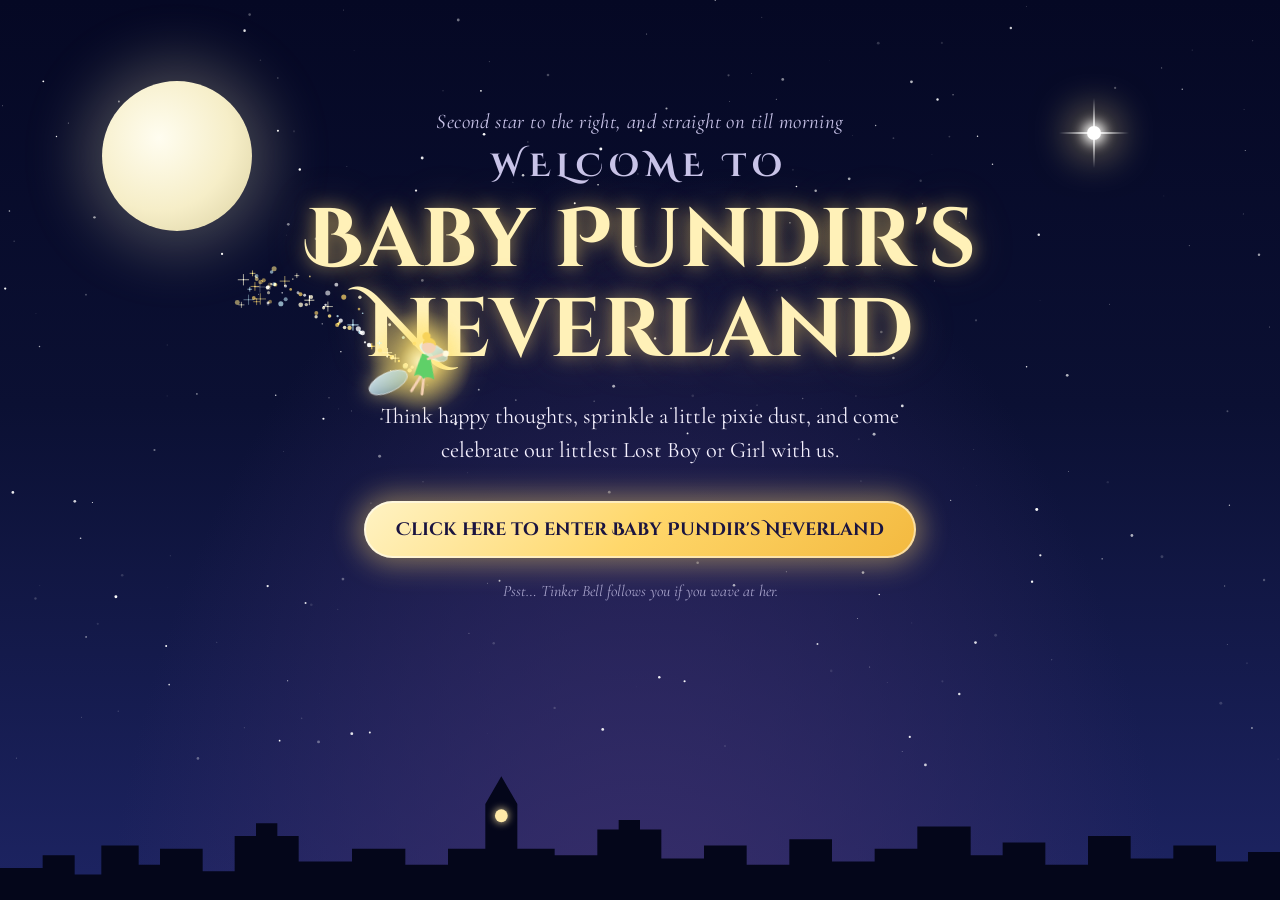
==== site/index.html @ c681b913 "Add Peter Pan landing page and GitHub Pages setup - site/index.html: night-sky landing page with Tin" ====
<!DOCTYPE html>
<html lang="en">
<head>
  <meta charset="utf-8">
  <meta name="viewport" content="width=device-width, initial-scale=1">
  <title>Baby Pundir's Neverland</title>
  <meta name="description" content="You're invited to Baby Pundir's Peter Pan baby shower. Second star to the right, and straight on till morning.">

  <!-- Link previews (WhatsApp, iMessage, etc.) -->
  <meta property="og:title" content="Baby Pundir's Neverland ✨">
  <meta property="og:description" content="You're invited to a Peter Pan baby shower. Follow Tinker Bell to Neverland!">
  <meta property="og:type" content="website">
  <meta name="theme-color" content="#0b1033">

  <link rel="icon" href="data:image/svg+xml,<svg xmlns='http://www.w3.org/2000/svg' viewBox='0 0 100 100'><text y='.9em' font-size='90'>✨</text></svg>">
  <link rel="preconnect" href="https://fonts.googleapis.com">
  <link rel="preconnect" href="https://fonts.gstatic.com" crossorigin>
  <link href="https://fonts.googleapis.com/css2?family=Cinzel+Decorative:wght@700&family=Cormorant+Garamond:ital,wght@0,500;1,500&display=swap" rel="stylesheet">
  <link rel="stylesheet" href="assets/css/style.css">
</head>
<body>
  <!-- Night sky: stars are drawn on this canvas -->
  <canvas id="sky" aria-hidden="true"></canvas>

  <!-- The second star to the right -->
  <div class="second-star" aria-hidden="true"></div>

  <div class="moon" aria-hidden="true"></div>

  <!-- London skyline silhouette with Big Ben -->
  <svg class="skyline" viewBox="0 0 1200 220" preserveAspectRatio="xMidYMax slice" aria-hidden="true">
    <path d="M0 220V190H40V178H70V196H95V169H130V187H150V172H190V193H220V160H240V148H260V160H280V184H330V172H380V187H420V172H455V130L470 104L485 130V172H520V178H560V154H580V145H600V154H620V181H660V169H700V187H740V163H780V184H820V172H860V151H910V178H940V166H980V187H1020V160H1060V181H1100V169H1140V184H1170V175H1200V220Z"/>
    <!-- Big Ben clock face -->
    <circle cx="470" cy="141" r="6" class="clock"/>
  </svg>

  <!-- Pixie dust trail -->
  <canvas id="dust" aria-hidden="true"></canvas>

  <!-- Tinker Bell (an original glowing fairy drawing) -->
  <div id="tink" class="tink" aria-hidden="true">
    <svg viewBox="0 0 80 80" width="110" height="110">
      <defs>
        <radialGradient id="glow" cx="50%" cy="50%" r="50%">
          <stop offset="0%" stop-color="#fff8c9" stop-opacity=".95"/>
          <stop offset="40%" stop-color="#ffe066" stop-opacity=".45"/>
          <stop offset="100%" stop-color="#ffe066" stop-opacity="0"/>
        </radialGradient>
        <linearGradient id="wing" x1="0" y1="0" x2="1" y2="1">
          <stop offset="0%" stop-color="#e9fbff" stop-opacity=".9"/>
          <stop offset="100%" stop-color="#9fe3ff" stop-opacity=".35"/>
        </linearGradient>
      </defs>
      <circle cx="40" cy="40" r="38" fill="url(#glow)"/>
      <g class="wings">
        <ellipse class="wing wing-back" cx="30" cy="30" rx="15" ry="7" transform="rotate(-35 30 30)" fill="url(#wing)" stroke="#ffffff" stroke-opacity=".6" stroke-width=".6"/>
        <ellipse class="wing wing-front" cx="31" cy="42" rx="11" ry="5" transform="rotate(20 31 42)" fill="url(#wing)" stroke="#ffffff" stroke-opacity=".6" stroke-width=".6"/>
      </g>
      <!-- legs -->
      <path d="M42 50 L37 62 M44 50 L45 63" stroke="#f6d2b4" stroke-width="2" stroke-linecap="round"/>
      <!-- leaf dress -->
      <path d="M40 34 Q47 34 48 40 L52 51 Q46 49 44 52 Q41 48 37 51 Q38 44 40 34 Z" fill="#5fd068"/>
      <!-- arm reaching forward with wand -->
      <path d="M45 37 L55 32" stroke="#f6d2b4" stroke-width="2" stroke-linecap="round"/>
      <circle cx="57" cy="31" r="2.2" fill="#fffbe0"/>
      <!-- head + hair bun -->
      <circle cx="44" cy="28" r="5.2" fill="#f6d2b4"/>
      <path d="M39 27 Q40 21 45 22 Q49 23 49 27 Q46 24 41 26 Z" fill="#f7d35a"/>
      <circle cx="41" cy="21" r="3" fill="#f7d35a"/>
    </svg>
  </div>

  <main class="hero">
    <p class="kicker">Second star to the right, and straight on till morning</p>
    <h1>
      <span class="small">Welcome to</span>
      Baby Pundir's<br>Neverland
    </h1>
    <p class="lede">Think happy thoughts, sprinkle a little pixie dust, and come celebrate our littlest Lost Boy or Girl with us.</p>
    <a id="enter" class="enter" href="neverland.html">
      <span>Click here to enter Baby Pundir's Neverland</span>
    </a>
    <p class="hint">Psst… Tinker Bell follows you if you wave at her.</p>
  </main>

  <script src="assets/js/sky.js"></script>
  <script src="assets/js/tinkerbell.js"></script>
</body>
</html>
---- site/assets/css/style.css ----
:root {
  --night-1: #050824;
  --night-2: #0b1033;
  --night-3: #1d2463;
  --dusk: #3b2f6b;
  --gold: #ffd76a;
  --gold-soft: #fff1b8;
  --leaf: #5fd068;
  --ink: #f5f1ff;
  --ink-dim: #c8c3e8;
}

* { box-sizing: border-box; }

html, body {
  margin: 0;
  height: 100%;
}

body {
  min-height: 100vh;
  min-height: 100dvh;
  overflow: hidden;
  color: var(--ink);
  font-family: "Cormorant Garamond", Georgia, serif;
  background:
    radial-gradient(ellipse at 50% 120%, var(--dusk) 0%, transparent 60%),
    linear-gradient(180deg, var(--night-1) 0%, var(--night-2) 45%, var(--night-3) 100%);
  background-color: var(--night-2);
}

#sky, #dust {
  position: fixed;
  inset: 0;
  width: 100%;
  height: 100%;
  pointer-events: none;
}
#sky { z-index: 0; }
#dust { z-index: 3; }

/* ---------- Moon, star, skyline ---------- */

.moon {
  position: fixed;
  z-index: 1;
  top: 9vh;
  left: 8vw;
  width: clamp(70px, 12vw, 150px);
  aspect-ratio: 1;
  border-radius: 50%;
  background: radial-gradient(circle at 38% 38%, #fffdf0 0%, #f6eec8 55%, #d9cf9f 100%);
  box-shadow: 0 0 60px 18px rgba(255, 246, 200, .25);
}

.second-star {
  position: fixed;
  z-index: 1;
  top: 14vh;
  right: 14vw;
  width: 14px;
  height: 14px;
  border-radius: 50%;
  background: #fff;
  box-shadow:
    0 0 12px 4px #fff,
    0 0 40px 14px rgba(255, 230, 140, .6);
  animation: pulse 3s ease-in-out infinite;
}
.second-star::before,
.second-star::after {
  content: "";
  position: absolute;
  left: 50%;
  top: 50%;
  width: 70px;
  height: 2px;
  background: linear-gradient(90deg, transparent, #fff, transparent);
  transform: translate(-50%, -50%);
}
.second-star::after { transform: translate(-50%, -50%) rotate(90deg); }

@keyframes pulse {
  0%, 100% { transform: scale(1); opacity: 1; }
  50% { transform: scale(1.35); opacity: .8; }
}

.skyline {
  position: fixed;
  z-index: 1;
  left: 0;
  bottom: 0;
  width: 100%;
  height: clamp(110px, 22vh, 220px);
  fill: #04061a;
}
.skyline .clock {
  fill: #ffe9a8;
  filter: drop-shadow(0 0 4px #ffe9a8);
}

@media (max-width: 600px) {
  .moon { top: 3vh; left: 5vw; width: 56px; }
  .second-star { top: 6vh; right: 10vw; }
}

/* ---------- Hero ---------- */

.hero {
  position: relative;
  z-index: 2;
  min-height: 100vh;
  min-height: 100dvh;
  display: flex;
  flex-direction: column;
  align-items: center;
  justify-content: center;
  text-align: center;
  padding: 24px 16px 22vh;
}

.kicker {
  margin: 0 0 1rem;
  font-style: italic;
  font-size: clamp(1rem, 2.4vw, 1.3rem);
  color: var(--ink-dim);
  letter-spacing: .02em;
}

h1 {
  margin: 0;
  font-family: "Cinzel Decorative", "Cormorant Garamond", serif;
  font-weight: 700;
  font-size: clamp(2.3rem, 8vw, 5.2rem);
  line-height: 1.08;
  color: var(--gold-soft);
  text-shadow:
    0 0 18px rgba(255, 215, 106, .55),
    0 0 46px rgba(255, 215, 106, .25);
}
h1 .small {
  display: block;
  font-size: .38em;
  letter-spacing: .2em;
  text-transform: uppercase;
  color: var(--ink-dim);
  text-shadow: none;
  margin-bottom: .4em;
}

.lede {
  max-width: 34rem;
  margin: 1.4rem auto 2.2rem;
  font-size: clamp(1.1rem, 2.6vw, 1.4rem);
  line-height: 1.5;
  color: var(--ink);
}

.enter {
  position: relative;
  display: inline-block;
  padding: 1rem 2rem;
  border-radius: 999px;
  font-family: "Cinzel Decorative", serif;
  font-size: clamp(.95rem, 2.6vw, 1.15rem);
  font-weight: 700;
  color: #1a1440;
  text-decoration: none;
  background: linear-gradient(135deg, #fff3c4 0%, var(--gold) 50%, #f3b93f 100%);
  box-shadow:
    0 0 0 2px rgba(255, 255, 255, .5) inset,
    0 0 28px 6px rgba(255, 215, 106, .45);
  transition: transform .25s ease, box-shadow .25s ease;
  animation: beckon 2.6s ease-in-out infinite;
}
.enter:hover,
.enter:focus-visible {
  transform: translateY(-3px) scale(1.04);
  box-shadow:
    0 0 0 2px rgba(255, 255, 255, .7) inset,
    0 0 44px 12px rgba(255, 215, 106, .7);
  outline: none;
}
.enter:focus-visible { outline: 3px solid #fff; outline-offset: 4px; }

@keyframes beckon {
  0%, 100% { box-shadow: 0 0 0 2px rgba(255,255,255,.5) inset, 0 0 24px 4px rgba(255,215,106,.4); }
  50%      { box-shadow: 0 0 0 2px rgba(255,255,255,.5) inset, 0 0 40px 12px rgba(255,215,106,.65); }
}

.hint {
  margin-top: 1.4rem;
  font-style: italic;
  font-size: 1rem;
  color: var(--ink-dim);
  opacity: .8;
}

/* ---------- Tinker Bell ---------- */

.tink {
  position: fixed;
  z-index: 4;
  left: 0;
  top: 0;
  width: 110px;
  height: 110px;
  margin: -55px 0 0 -55px;
  pointer-events: none;
  will-change: transform;
  filter: drop-shadow(0 0 10px rgba(255, 230, 120, .9));
}
.tink svg { display: block; overflow: visible; }

.tink .wing {
  transform-box: fill-box;
  transform-origin: 85% 60%;
  animation: flutter .09s linear infinite alternate;
}
.tink .wing-front { animation-delay: .045s; }

@keyframes flutter {
  from { scale: 1 1; }
  to   { scale: .55 1; }
}

/* ---------- Page leave transition ---------- */

body.leaving::after {
  content: "";
  position: fixed;
  inset: 0;
  z-index: 10;
  background: radial-gradient(circle at var(--x, 50%) var(--y, 50%), #fffbe6 0%, var(--gold) 30%, var(--night-1) 75%);
  animation: whoosh .9s ease-in forwards;
}
@keyframes whoosh {
  from { opacity: 0; }
  to   { opacity: 1; }
}

/* ---------- Motion preferences ---------- */

@media (prefers-reduced-motion: reduce) {
  .second-star,
  .enter,
  .tink .wing { animation: none; }
}
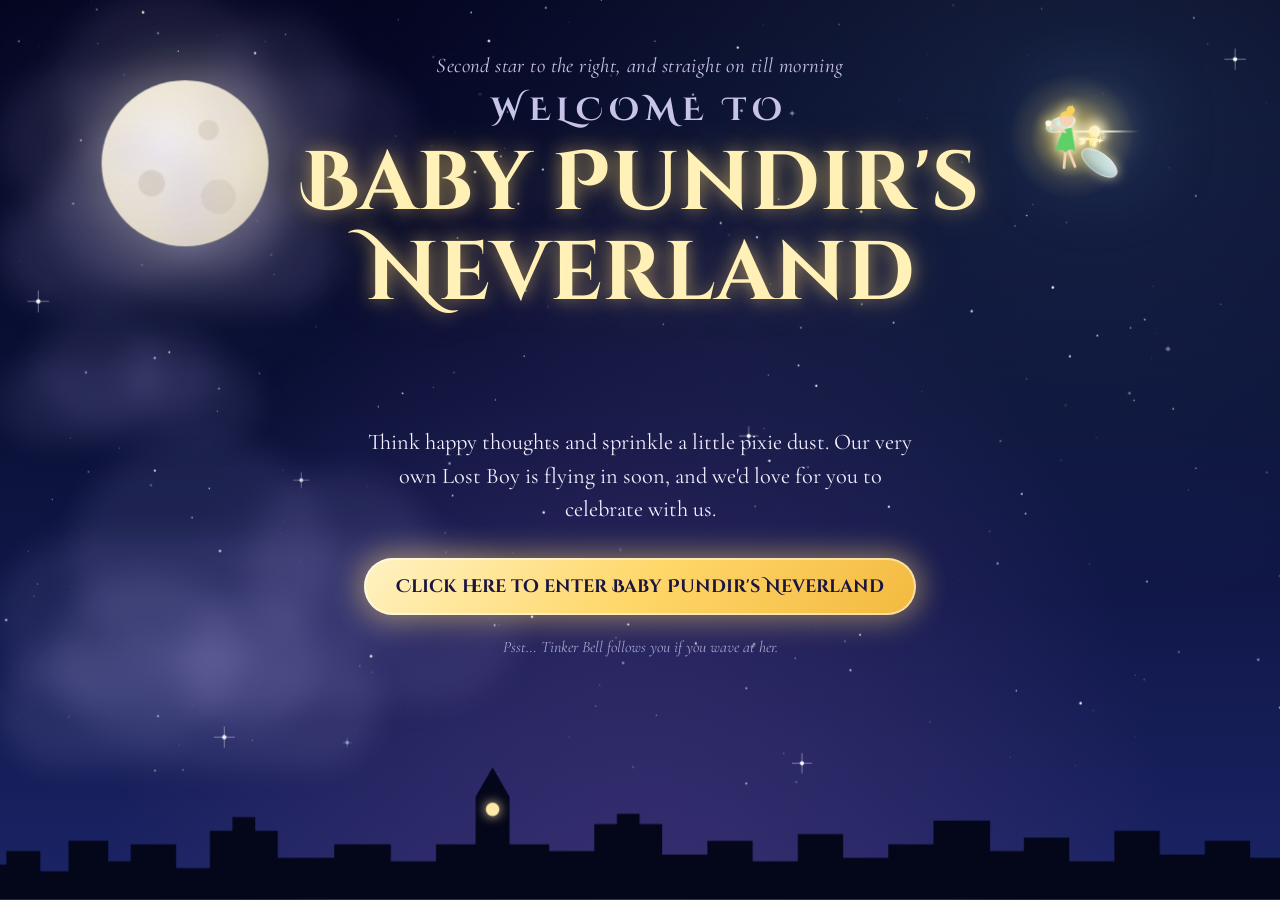
==== commit f0102fa7: "Make it a boy and add high-quality animation to the landing page - Opening sequence: curtain fade, s" ====
--- a/site/index.html
+++ b/site/index.html
@@ -4,86 +4,125 @@
   <meta charset="utf-8">
   <meta name="viewport" content="width=device-width, initial-scale=1">
   <title>Baby Pundir's Neverland</title>
-  <meta name="description" content="You're invited to Baby Pundir's Peter Pan baby shower. Second star to the right, and straight on till morning.">
+  <meta name="description" content="It's a boy! You're invited to Baby Pundir's Peter Pan baby shower. Second star to the right, and straight on till morning.">
 
   <!-- Link previews (WhatsApp, iMessage, etc.) -->
   <meta property="og:title" content="Baby Pundir's Neverland ✨">
-  <meta property="og:description" content="You're invited to a Peter Pan baby shower. Follow Tinker Bell to Neverland!">
+  <meta property="og:description" content="It's a boy! Our little Lost Boy is on his way. Follow Tinker Bell to Neverland!">
   <meta property="og:type" content="website">
-  <meta name="theme-color" content="#0b1033">
+  <meta name="theme-color" content="#050824">
 
   <link rel="icon" href="data:image/svg+xml,<svg xmlns='http://www.w3.org/2000/svg' viewBox='0 0 100 100'><text y='.9em' font-size='90'>✨</text></svg>">
   <link rel="preconnect" href="https://fonts.googleapis.com">
   <link rel="preconnect" href="https://fonts.gstatic.com" crossorigin>
   <link href="https://fonts.googleapis.com/css2?family=Cinzel+Decorative:wght@700&family=Cormorant+Garamond:ital,wght@0,500;1,500&display=swap" rel="stylesheet">
   <link rel="stylesheet" href="assets/css/style.css">
+  <script>document.documentElement.classList.add("js");</script>
 </head>
 <body>
-  <!-- Night sky: stars are drawn on this canvas -->
-  <canvas id="sky" aria-hidden="true"></canvas>
+  <!-- Night sky: stars and shooting stars are drawn on this canvas -->
+  <canvas id="sky" class="layer" data-depth="6" aria-hidden="true"></canvas>
 
   <!-- The second star to the right -->
-  <div class="second-star" aria-hidden="true"></div>
+  <div class="layer" data-depth="10" aria-hidden="true">
+    <div class="second-star"></div>
+  </div>
 
-  <div class="moon" aria-hidden="true"></div>
+  <!-- The moon, with Peter Pan flying across it now and then -->
+  <div class="layer" data-depth="14" aria-hidden="true">
+    <div class="moon">
+      <svg class="peter" viewBox="0 0 100 50" aria-hidden="true">
+        <g fill="#1b1a3a" stroke="#1b1a3a" stroke-linecap="round" stroke-linejoin="round">
+          <!-- legs trailing behind -->
+          <path d="M52 25 L27 21" stroke-width="4.5" fill="none"/>
+          <path d="M52 28 L35 34 L24 31" stroke-width="4.2" fill="none"/>
+          <!-- body + jagged tunic -->
+          <path d="M74 23 L52 25" stroke-width="9" fill="none"/>
+          <path d="M50 20 L58 21 L54 31 L50 27 L47 31 Z" stroke-width="1"/>
+          <!-- arms reaching forward -->
+          <path d="M71 21 L93 23" stroke-width="3.4" fill="none"/>
+          <path d="M70 26 L82 33 L88 32" stroke-width="3.2" fill="none"/>
+          <!-- head, pointed hat and feather -->
+          <circle cx="78" cy="19" r="5.2" stroke="none"/>
+          <path d="M72 17 Q78 11 85 15 L61 16 Z" stroke-width="1"/>
+          <path d="M74 14 Q71 9 75 5" stroke-width="1.3" fill="none"/>
+        </g>
+      </svg>
+    </div>
+  </div>
 
-  <!-- London skyline silhouette with Big Ben -->
-  <svg class="skyline" viewBox="0 0 1200 220" preserveAspectRatio="xMidYMax slice" aria-hidden="true">
-    <path d="M0 220V190H40V178H70V196H95V169H130V187H150V172H190V193H220V160H240V148H260V160H280V184H330V172H380V187H420V172H455V130L470 104L485 130V172H520V178H560V154H580V145H600V154H620V181H660V169H700V187H740V163H780V184H820V172H860V151H910V178H940V166H980V187H1020V160H1060V181H1100V169H1140V184H1170V175H1200V220Z"/>
-    <!-- Big Ben clock face -->
-    <circle cx="470" cy="141" r="6" class="clock"/>
-  </svg>
+  <!-- Drifting clouds (back) -->
+  <div class="layer clouds clouds-back" data-depth="18" aria-hidden="true">
+    <span class="cloud c1"></span><span class="cloud c2"></span><span class="cloud c3"></span>
+  </div>
 
-  <!-- Pixie dust trail -->
+  <!-- London skyline with Big Ben; windows are added by scene.js -->
+  <div class="layer skyline-wrap" data-depth="26" aria-hidden="true">
+    <svg class="skyline" viewBox="0 0 1200 220" preserveAspectRatio="xMidYMax slice">
+      <path d="M0 220V190H40V178H70V196H95V169H130V187H150V172H190V193H220V160H240V148H260V160H280V184H330V172H380V187H420V172H455V130L470 104L485 130V172H520V178H560V154H580V145H600V154H620V181H660V169H700V187H740V163H780V184H820V172H860V151H910V178H940V166H980V187H1020V160H1060V181H1100V169H1140V184H1170V175H1200V220Z"/>
+      <circle cx="470" cy="141" r="6" class="clock"/>
+      <g class="windows"></g>
+    </svg>
+  </div>
+
+  <!-- Drifting clouds (front) -->
+  <div class="layer clouds clouds-front" data-depth="40" aria-hidden="true">
+    <span class="cloud c4"></span><span class="cloud c5"></span>
+  </div>
+
+  <main class="hero">
+    <p class="kicker reveal" style="--d: .3s">Second star to the right, and straight on till morning</p>
+    <h1 id="title">
+      <span class="sr-only">Welcome to Baby Pundir's Neverland</span>
+      <span class="small reveal" style="--d: .6s" aria-hidden="true">Welcome to</span>
+      <span class="letters" aria-hidden="true">Baby Pundir's</span><br>
+      <span class="letters" aria-hidden="true">Neverland</span>
+    </h1>
+
+    <p id="badge" class="badge">
+      <span class="badge-star" aria-hidden="true">✦</span>
+      It's a Boy!
+      <span class="badge-star" aria-hidden="true">✦</span>
+    </p>
+
+    <p class="lede reveal" style="--d: 3.4s">Think happy thoughts and sprinkle a little pixie dust. Our very own Lost Boy is flying in soon, and we'd love for you to celebrate with us.</p>
+    <a id="enter" class="enter reveal" style="--d: 3.8s" href="neverland.html">
+      <span>Click here to enter Baby Pundir's Neverland</span>
+    </a>
+    <p class="hint reveal" style="--d: 4.4s">Psst… Tinker Bell follows you if you wave at her.</p>
+  </main>
+
+  <!-- Pixie dust -->
   <canvas id="dust" aria-hidden="true"></canvas>
 
   <!-- Tinker Bell (an original glowing fairy drawing) -->
   <div id="tink" class="tink" aria-hidden="true">
+    <span class="tink-glow"></span>
     <svg viewBox="0 0 80 80" width="110" height="110">
       <defs>
-        <radialGradient id="glow" cx="50%" cy="50%" r="50%">
-          <stop offset="0%" stop-color="#fff8c9" stop-opacity=".95"/>
-          <stop offset="40%" stop-color="#ffe066" stop-opacity=".45"/>
-          <stop offset="100%" stop-color="#ffe066" stop-opacity="0"/>
-        </radialGradient>
         <linearGradient id="wing" x1="0" y1="0" x2="1" y2="1">
-          <stop offset="0%" stop-color="#e9fbff" stop-opacity=".9"/>
-          <stop offset="100%" stop-color="#9fe3ff" stop-opacity=".35"/>
+          <stop offset="0%" stop-color="#f2fdff" stop-opacity=".95"/>
+          <stop offset="100%" stop-color="#9fe3ff" stop-opacity=".3"/>
         </linearGradient>
       </defs>
-      <circle cx="40" cy="40" r="38" fill="url(#glow)"/>
       <g class="wings">
-        <ellipse class="wing wing-back" cx="30" cy="30" rx="15" ry="7" transform="rotate(-35 30 30)" fill="url(#wing)" stroke="#ffffff" stroke-opacity=".6" stroke-width=".6"/>
-        <ellipse class="wing wing-front" cx="31" cy="42" rx="11" ry="5" transform="rotate(20 31 42)" fill="url(#wing)" stroke="#ffffff" stroke-opacity=".6" stroke-width=".6"/>
+        <ellipse class="wing wing-back" cx="30" cy="30" rx="15" ry="7" transform="rotate(-35 30 30)" fill="url(#wing)" stroke="#ffffff" stroke-opacity=".7" stroke-width=".6"/>
+        <ellipse class="wing wing-front" cx="31" cy="42" rx="11" ry="5" transform="rotate(20 31 42)" fill="url(#wing)" stroke="#ffffff" stroke-opacity=".7" stroke-width=".6"/>
       </g>
-      <!-- legs -->
       <path d="M42 50 L37 62 M44 50 L45 63" stroke="#f6d2b4" stroke-width="2" stroke-linecap="round"/>
-      <!-- leaf dress -->
       <path d="M40 34 Q47 34 48 40 L52 51 Q46 49 44 52 Q41 48 37 51 Q38 44 40 34 Z" fill="#5fd068"/>
-      <!-- arm reaching forward with wand -->
       <path d="M45 37 L55 32" stroke="#f6d2b4" stroke-width="2" stroke-linecap="round"/>
-      <circle cx="57" cy="31" r="2.2" fill="#fffbe0"/>
-      <!-- head + hair bun -->
+      <circle class="wand" cx="57" cy="31" r="2.2" fill="#fffbe0"/>
       <circle cx="44" cy="28" r="5.2" fill="#f6d2b4"/>
       <path d="M39 27 Q40 21 45 22 Q49 23 49 27 Q46 24 41 26 Z" fill="#f7d35a"/>
       <circle cx="41" cy="21" r="3" fill="#f7d35a"/>
     </svg>
   </div>
 
-  <main class="hero">
-    <p class="kicker">Second star to the right, and straight on till morning</p>
-    <h1>
-      <span class="small">Welcome to</span>
-      Baby Pundir's<br>Neverland
-    </h1>
-    <p class="lede">Think happy thoughts, sprinkle a little pixie dust, and come celebrate our littlest Lost Boy or Girl with us.</p>
-    <a id="enter" class="enter" href="neverland.html">
-      <span>Click here to enter Baby Pundir's Neverland</span>
-    </a>
-    <p class="hint">Psst… Tinker Bell follows you if you wave at her.</p>
-  </main>
+  <div class="curtain" aria-hidden="true"></div>
 
   <script src="assets/js/sky.js"></script>
   <script src="assets/js/tinkerbell.js"></script>
+  <script src="assets/js/scene.js"></script>
 </body>
 </html>
--- a/site/assets/css/style.css
+++ b/site/assets/css/style.css
@@ -1,13 +1,17 @@
 :root {
-  --night-1: #050824;
-  --night-2: #0b1033;
-  --night-3: #1d2463;
-  --dusk: #3b2f6b;
+  --night-1: #040622;
+  --night-2: #0a1036;
+  --night-3: #1b2466;
+  --dusk: #3d3172;
   --gold: #ffd76a;
   --gold-soft: #fff1b8;
-  --leaf: #5fd068;
+  --boy: #8fd3ff;
+  --boy-deep: #3f8fd8;
   --ink: #f5f1ff;
   --ink-dim: #c8c3e8;
+  /* Pointer parallax, set by scene.js (-1 … 1) */
+  --px: 0;
+  --py: 0;
 }
 
 * { box-sizing: border-box; }
@@ -24,48 +28,97 @@
   color: var(--ink);
   font-family: "Cormorant Garamond", Georgia, serif;
   background:
-    radial-gradient(ellipse at 50% 120%, var(--dusk) 0%, transparent 60%),
+    radial-gradient(ellipse at 50% 125%, var(--dusk) 0%, transparent 62%),
+    radial-gradient(ellipse at 85% 10%, rgba(143, 211, 255, .12) 0%, transparent 45%),
     linear-gradient(180deg, var(--night-1) 0%, var(--night-2) 45%, var(--night-3) 100%);
   background-color: var(--night-2);
 }
 
-#sky, #dust {
+.sr-only {
+  position: absolute;
+  width: 1px;
+  height: 1px;
+  overflow: hidden;
+  clip-path: inset(50%);
+  white-space: nowrap;
+}
+
+/* ---------- Parallax layers ---------- */
+
+.layer {
+  position: fixed;
+  inset: 0;
+  pointer-events: none;
+  z-index: 1;
+  transform: translate3d(
+    calc(var(--px) * var(--depth, 0) * -1px),
+    calc(var(--py) * var(--depth, 0) * -.5px),
+    0
+  );
+  will-change: transform;
+}
+#sky {
+  width: 100%;
+  height: 100%;
+  z-index: 0;
+}
+#dust {
   position: fixed;
   inset: 0;
   width: 100%;
   height: 100%;
   pointer-events: none;
-}
-#sky { z-index: 0; }
-#dust { z-index: 3; }
-
-/* ---------- Moon, star, skyline ---------- */
+  z-index: 5;
+}
+
+/* ---------- Moon, Peter and the second star ---------- */
 
 .moon {
-  position: fixed;
-  z-index: 1;
+  position: absolute;
   top: 9vh;
   left: 8vw;
-  width: clamp(70px, 12vw, 150px);
+  width: clamp(80px, 13vw, 170px);
   aspect-ratio: 1;
   border-radius: 50%;
-  background: radial-gradient(circle at 38% 38%, #fffdf0 0%, #f6eec8 55%, #d9cf9f 100%);
-  box-shadow: 0 0 60px 18px rgba(255, 246, 200, .25);
+  overflow: hidden;
+  background:
+    radial-gradient(circle at 30% 62%, rgba(190, 178, 130, .35) 0 8%, transparent 9%),
+    radial-gradient(circle at 64% 30%, rgba(190, 178, 130, .3) 0 6%, transparent 7%),
+    radial-gradient(circle at 70% 70%, rgba(190, 178, 130, .25) 0 10%, transparent 11%),
+    radial-gradient(circle at 38% 38%, #fffdf0 0%, #f6eec8 55%, #d9cf9f 100%);
+  box-shadow:
+    0 0 50px 14px rgba(255, 246, 200, .28),
+    0 0 140px 50px rgba(255, 246, 200, .1);
+}
+
+.peter {
+  position: absolute;
+  top: 28%;
+  left: 0;
+  width: 70%;
+  transform: translateX(-120%);
+}
+.js .peter { animation: peter-fly 16s ease-in-out 5s infinite; }
+
+@keyframes peter-fly {
+  0%   { transform: translate(-120%, 30%) rotate(-8deg); }
+  28%  { transform: translate(160%, -20%) rotate(-14deg); }
+  100% { transform: translate(160%, -20%) rotate(-14deg); }
 }
 
 .second-star {
-  position: fixed;
-  z-index: 1;
+  position: absolute;
   top: 14vh;
   right: 14vw;
-  width: 14px;
-  height: 14px;
+  width: 12px;
+  height: 12px;
   border-radius: 50%;
   background: #fff;
   box-shadow:
     0 0 12px 4px #fff,
-    0 0 40px 14px rgba(255, 230, 140, .6);
-  animation: pulse 3s ease-in-out infinite;
+    0 0 40px 14px rgba(255, 230, 140, .55),
+    0 0 90px 30px rgba(143, 211, 255, .25);
+  animation: pulse 3.2s ease-in-out infinite;
 }
 .second-star::before,
 .second-star::after {
@@ -73,21 +126,62 @@
   position: absolute;
   left: 50%;
   top: 50%;
-  width: 70px;
+  width: 90px;
   height: 2px;
   background: linear-gradient(90deg, transparent, #fff, transparent);
   transform: translate(-50%, -50%);
-}
-.second-star::after { transform: translate(-50%, -50%) rotate(90deg); }
+  animation: spin 18s linear infinite;
+}
+.second-star::after { animation-direction: reverse; width: 60px; }
 
 @keyframes pulse {
-  0%, 100% { transform: scale(1); opacity: 1; }
-  50% { transform: scale(1.35); opacity: .8; }
-}
-
+  0%, 100% { scale: 1; opacity: 1; }
+  50% { scale: 1.3; opacity: .85; }
+}
+@keyframes spin {
+  from { transform: translate(-50%, -50%) rotate(0deg); }
+  to   { transform: translate(-50%, -50%) rotate(360deg); }
+}
+
+/* ---------- Clouds ---------- */
+
+.cloud {
+  position: absolute;
+  left: 0;
+  width: var(--w);
+  height: calc(var(--w) * .32);
+  border-radius: 999px;
+  background: rgba(176, 168, 230, var(--a, .13));
+  filter: blur(14px);
+  animation: drift var(--t) linear infinite;
+  animation-delay: var(--delay);
+}
+.cloud::before,
+.cloud::after {
+  content: "";
+  position: absolute;
+  border-radius: 50%;
+  background: inherit;
+}
+.cloud::before { width: 50%; height: 140%; left: 14%; bottom: 20%; }
+.cloud::after  { width: 36%; height: 110%; right: 16%; bottom: 30%; }
+
+.c1 { --w: 340px; --t: 140s; --delay: -30s; top: 22vh; }
+.c2 { --w: 260px; --t: 110s; --delay: -80s; top: 40vh; --a: .1; }
+.c3 { --w: 420px; --t: 170s; --delay: -120s; top: 8vh; --a: .09; }
+.c4 { --w: 520px; --t: 90s;  --delay: -20s; top: 60vh; --a: .1; }
+.c5 { --w: 380px; --t: 75s;  --delay: -55s; top: 72vh; --a: .12; }
+
+@keyframes drift {
+  from { transform: translateX(-60vw); }
+  to   { transform: translateX(130vw); }
+}
+
+/* ---------- Skyline ---------- */
+
+.skyline-wrap { left: -3%; right: -3%; }
 .skyline {
-  position: fixed;
-  z-index: 1;
+  position: absolute;
   left: 0;
   bottom: 0;
   width: 100%;
@@ -96,19 +190,30 @@
 }
 .skyline .clock {
   fill: #ffe9a8;
-  filter: drop-shadow(0 0 4px #ffe9a8);
-}
-
-@media (max-width: 600px) {
-  .moon { top: 3vh; left: 5vw; width: 56px; }
-  .second-star { top: 6vh; right: 10vw; }
+  filter: drop-shadow(0 0 5px #ffe9a8);
+  animation: clock-glow 4s ease-in-out infinite;
+}
+.skyline .win {
+  fill: #ffd98a;
+  opacity: 0;
+  animation: window 9s ease-in-out infinite;
+  animation-delay: var(--delay);
+}
+@keyframes window {
+  0%, 30%  { opacity: 0; }
+  38%, 85% { opacity: .85; }
+  95%      { opacity: 0; }
+}
+@keyframes clock-glow {
+  0%, 100% { opacity: .85; }
+  50% { opacity: 1; }
 }
 
 /* ---------- Hero ---------- */
 
 .hero {
   position: relative;
-  z-index: 2;
+  z-index: 3;
   min-height: 100vh;
   min-height: 100dvh;
   display: flex;
@@ -148,17 +253,89 @@
   margin-bottom: .4em;
 }
 
+/* Individual letters, split by scene.js */
+.ch {
+  display: inline-block;
+  transition: color .6s ease, text-shadow .6s ease, transform .6s ease;
+}
+.js .ch {
+  opacity: 0;
+  animation: letter-in 1s cubic-bezier(.2, .8, .2, 1) forwards;
+  animation-delay: var(--d);
+}
+.ch.lit {
+  color: #fff;
+  transform: translateY(-4px);
+  text-shadow:
+    0 0 10px #fff,
+    0 0 26px var(--gold),
+    0 0 60px rgba(255, 215, 106, .8);
+  transition-duration: .08s;
+}
+@keyframes letter-in {
+  from { opacity: 0; transform: translateY(.5em) scale(.85); filter: blur(10px); }
+  to   { opacity: 1; transform: none; filter: blur(0); }
+}
+
+/* ---------- "It's a Boy!" badge ---------- */
+
+.badge {
+  margin: 1.3rem 0 0;
+  padding: .45em 1.3em;
+  border-radius: 999px;
+  font-family: "Cinzel Decorative", serif;
+  font-weight: 700;
+  font-size: clamp(1.15rem, 3.4vw, 1.7rem);
+  letter-spacing: .06em;
+  color: #fff;
+  background: linear-gradient(135deg, rgba(143, 211, 255, .35), rgba(63, 143, 216, .35));
+  border: 1.5px solid rgba(190, 232, 255, .8);
+  text-shadow: 0 0 12px var(--boy), 0 0 24px var(--boy-deep);
+  box-shadow:
+    0 0 24px 4px rgba(143, 211, 255, .35),
+    inset 0 0 18px rgba(143, 211, 255, .3);
+  backdrop-filter: blur(3px);
+}
+.badge-star {
+  display: inline-block;
+  color: var(--gold-soft);
+  text-shadow: 0 0 10px var(--gold);
+}
+.js .badge {
+  opacity: 0;
+  transform: scale(.4);
+}
+.js .badge.revealed {
+  animation: badge-pop .9s cubic-bezier(.2, 1.6, .4, 1) forwards,
+             badge-glow 3s ease-in-out .9s infinite;
+}
+.js .badge.revealed .badge-star { animation: twirl 4s linear infinite; }
+
+@keyframes badge-pop {
+  0%   { opacity: 0; transform: scale(.4); filter: blur(6px); }
+  60%  { opacity: 1; filter: blur(0); }
+  100% { opacity: 1; transform: scale(1); }
+}
+@keyframes badge-glow {
+  0%, 100% { opacity: 1; transform: scale(1); box-shadow: 0 0 24px 4px rgba(143, 211, 255, .35), inset 0 0 18px rgba(143, 211, 255, .3); }
+  50%      { opacity: 1; transform: scale(1.03); box-shadow: 0 0 40px 10px rgba(143, 211, 255, .55), inset 0 0 22px rgba(143, 211, 255, .45); }
+}
+@keyframes twirl { to { transform: rotate(360deg); } }
+
 .lede {
   max-width: 34rem;
-  margin: 1.4rem auto 2.2rem;
+  margin: 1.3rem auto 2rem;
   font-size: clamp(1.1rem, 2.6vw, 1.4rem);
   line-height: 1.5;
   color: var(--ink);
 }
 
+/* ---------- Enter button ---------- */
+
 .enter {
   position: relative;
   display: inline-block;
+  overflow: hidden;
   padding: 1rem 2rem;
   border-radius: 999px;
   font-family: "Cinzel Decorative", serif;
@@ -170,22 +347,32 @@
   box-shadow:
     0 0 0 2px rgba(255, 255, 255, .5) inset,
     0 0 28px 6px rgba(255, 215, 106, .45);
-  transition: transform .25s ease, box-shadow .25s ease;
-  animation: beckon 2.6s ease-in-out infinite;
+  transition: transform .3s cubic-bezier(.2, 1.4, .4, 1), box-shadow .3s ease;
+}
+.enter::after {
+  /* light sweeping across the button */
+  content: "";
+  position: absolute;
+  top: -50%;
+  left: -60%;
+  width: 40%;
+  height: 200%;
+  background: linear-gradient(90deg, transparent, rgba(255, 255, 255, .75), transparent);
+  transform: rotate(20deg);
+  animation: shine 4.5s ease-in-out 5s infinite;
 }
 .enter:hover,
 .enter:focus-visible {
-  transform: translateY(-3px) scale(1.04);
+  transform: translateY(-3px) scale(1.05);
   box-shadow:
     0 0 0 2px rgba(255, 255, 255, .7) inset,
-    0 0 44px 12px rgba(255, 215, 106, .7);
-  outline: none;
+    0 0 50px 14px rgba(255, 215, 106, .7);
 }
 .enter:focus-visible { outline: 3px solid #fff; outline-offset: 4px; }
 
-@keyframes beckon {
-  0%, 100% { box-shadow: 0 0 0 2px rgba(255,255,255,.5) inset, 0 0 24px 4px rgba(255,215,106,.4); }
-  50%      { box-shadow: 0 0 0 2px rgba(255,255,255,.5) inset, 0 0 40px 12px rgba(255,215,106,.65); }
+@keyframes shine {
+  0%, 60% { left: -60%; }
+  85%, 100% { left: 130%; }
 }
 
 .hint {
@@ -196,11 +383,38 @@
   opacity: .8;
 }
 
+/* ---------- Staggered intro ---------- */
+
+.js .reveal {
+  opacity: 0;
+  animation: rise 1.1s cubic-bezier(.2, .8, .2, 1) forwards;
+  animation-delay: var(--d, 0s);
+}
+.js .hint.reveal { --to: .8; }
+@keyframes rise {
+  from { opacity: 0; transform: translateY(18px); filter: blur(6px); }
+  to   { opacity: var(--to, 1); transform: none; filter: blur(0); }
+}
+
+.curtain {
+  position: fixed;
+  inset: 0;
+  z-index: 20;
+  background: #02030f;
+  pointer-events: none;
+  opacity: 0;
+}
+.js .curtain { animation: curtain-up 1.6s ease forwards; }
+@keyframes curtain-up {
+  from { opacity: 1; }
+  to   { opacity: 0; visibility: hidden; }
+}
+
 /* ---------- Tinker Bell ---------- */
 
 .tink {
   position: fixed;
-  z-index: 4;
+  z-index: 6;
   left: 0;
   top: 0;
   width: 110px;
@@ -208,20 +422,42 @@
   margin: -55px 0 0 -55px;
   pointer-events: none;
   will-change: transform;
-  filter: drop-shadow(0 0 10px rgba(255, 230, 120, .9));
-}
-.tink svg { display: block; overflow: visible; }
+  transform: translate3d(-200px, -200px, 0);
+}
+.tink svg {
+  position: relative;
+  display: block;
+  overflow: visible;
+  filter: drop-shadow(0 0 6px rgba(255, 240, 170, .95));
+}
+.tink-glow {
+  position: absolute;
+  inset: -10px;
+  border-radius: 50%;
+  background: radial-gradient(circle, rgba(255, 250, 215, .95) 0%, rgba(255, 224, 102, .45) 22%, rgba(255, 224, 102, .12) 45%, transparent 68%);
+  animation: tink-pulse 1.6s ease-in-out infinite;
+}
+.tink .wand { animation: wand 0.8s ease-in-out infinite; }
+
+@keyframes tink-pulse {
+  0%, 100% { transform: scale(.92); opacity: .85; }
+  50%      { transform: scale(1.12); opacity: 1; }
+}
+@keyframes wand {
+  0%, 100% { fill: #fffbe0; }
+  50%      { fill: #ffffff; filter: drop-shadow(0 0 3px #fff); }
+}
 
 .tink .wing {
   transform-box: fill-box;
   transform-origin: 85% 60%;
-  animation: flutter .09s linear infinite alternate;
-}
-.tink .wing-front { animation-delay: .045s; }
+  animation: flutter .08s linear infinite alternate;
+}
+.tink .wing-front { animation-delay: .04s; }
 
 @keyframes flutter {
   from { scale: 1 1; }
-  to   { scale: .55 1; }
+  to   { scale: .5 1; }
 }
 
 /* ---------- Page leave transition ---------- */
@@ -239,10 +475,28 @@
   to   { opacity: 1; }
 }
 
+/* ---------- Small screens ---------- */
+
+@media (max-width: 600px) {
+  .moon { top: 3vh; left: 5vw; width: 64px; }
+  .second-star { top: 6vh; right: 10vw; }
+  .badge { margin-top: 1rem; }
+}
+
 /* ---------- Motion preferences ---------- */
 
 @media (prefers-reduced-motion: reduce) {
-  .second-star,
-  .enter,
-  .tink .wing { animation: none; }
-}
+  .layer { transform: none; }
+  .second-star, .second-star::before, .second-star::after,
+  .cloud, .skyline .clock, .enter::after,
+  .tink-glow, .tink .wand, .tink .wing { animation: none; }
+  .skyline .win { animation: none; opacity: .7; }
+  .js .peter { animation: none; }
+  .js .ch, .js .reveal, .js .badge, .js .curtain {
+    animation: none;
+    opacity: 1;
+    transform: none;
+  }
+  .js .hint.reveal { opacity: .8; }
+  .js .curtain { visibility: hidden; }
+}
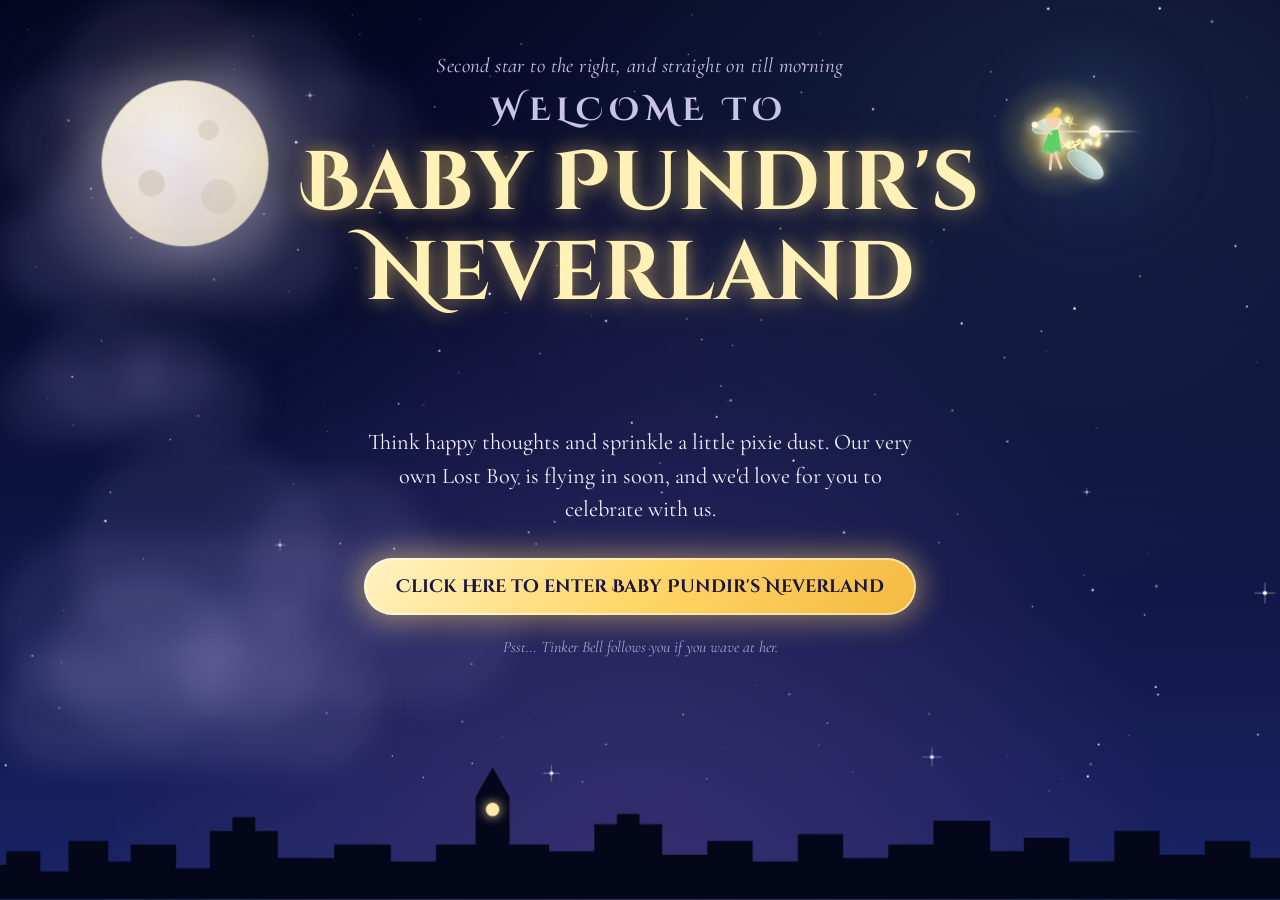
==== commit 6351f61e: "Move skyline windows into skyline.js so both pages can share them Co-Authored-By: Claude Opus 5.5 <n" ====
--- a/site/index.html
+++ b/site/index.html
@@ -122,6 +122,7 @@
   <div class="curtain" aria-hidden="true"></div>
 
   <script src="assets/js/sky.js"></script>
+  <script src="assets/js/skyline.js"></script>
   <script src="assets/js/tinkerbell.js"></script>
   <script src="assets/js/scene.js"></script>
 </body>
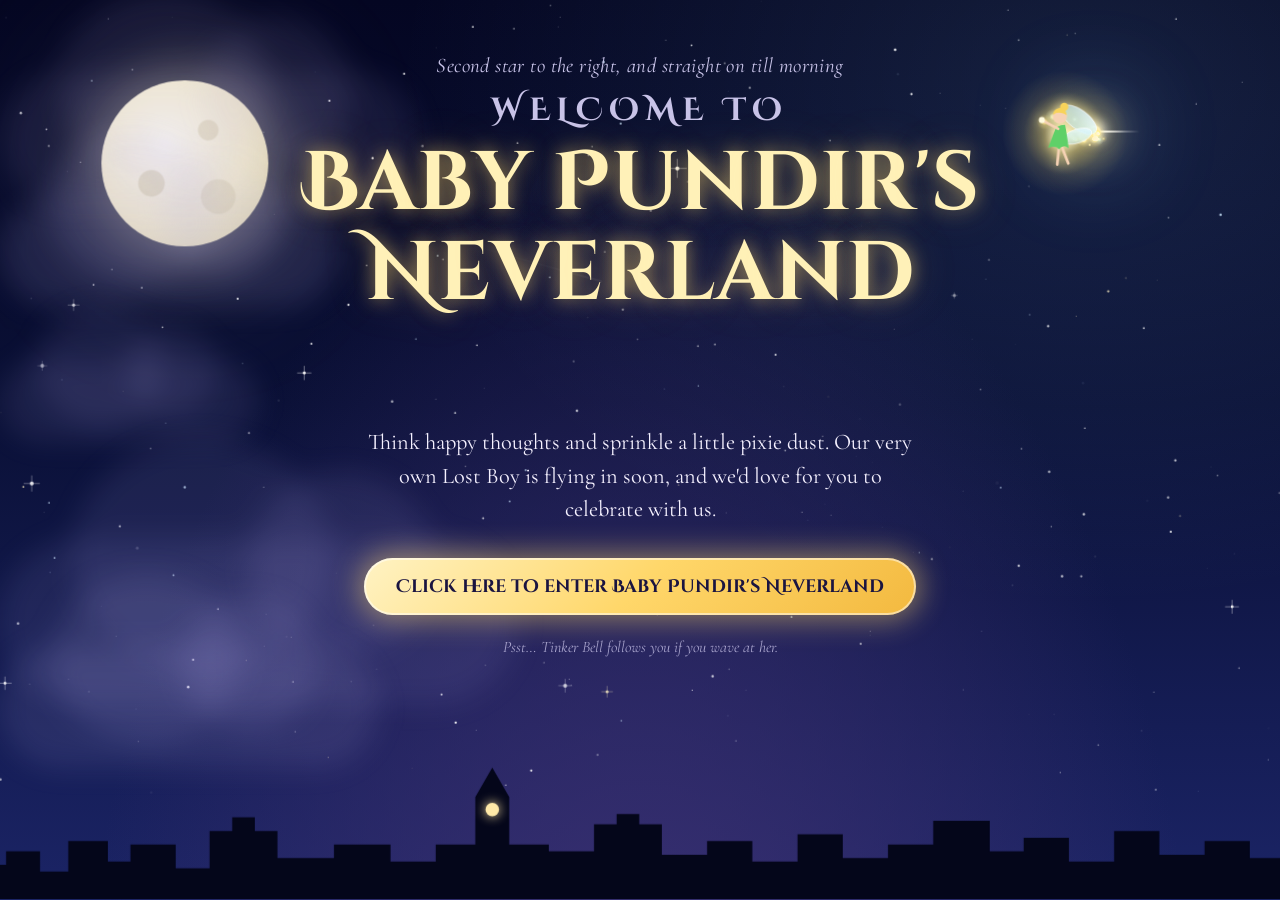
==== commit 8a4fa65c: "Keep Tinker Bell's wings attached to her body The CSS transform-origin on .wing also moved the pivot" ====
--- a/site/index.html
+++ b/site/index.html
@@ -106,8 +106,8 @@
         </linearGradient>
       </defs>
       <g class="wings">
-        <ellipse class="wing wing-back" cx="30" cy="30" rx="15" ry="7" transform="rotate(-35 30 30)" fill="url(#wing)" stroke="#ffffff" stroke-opacity=".7" stroke-width=".6"/>
-        <ellipse class="wing wing-front" cx="31" cy="42" rx="11" ry="5" transform="rotate(20 31 42)" fill="url(#wing)" stroke="#ffffff" stroke-opacity=".7" stroke-width=".6"/>
+        <g transform="rotate(-35 30 30)"><ellipse class="wing wing-back" cx="30" cy="30" rx="15" ry="7" fill="url(#wing)" stroke="#ffffff" stroke-opacity=".7" stroke-width=".6"/></g>
+        <g transform="rotate(20 31 42)"><ellipse class="wing wing-front" cx="31" cy="42" rx="11" ry="5" fill="url(#wing)" stroke="#ffffff" stroke-opacity=".7" stroke-width=".6"/></g>
       </g>
       <path d="M42 50 L37 62 M44 50 L45 63" stroke="#f6d2b4" stroke-width="2" stroke-linecap="round"/>
       <path d="M40 34 Q47 34 48 40 L52 51 Q46 49 44 52 Q41 48 37 51 Q38 44 40 34 Z" fill="#5fd068"/>
--- a/site/assets/css/style.css
+++ b/site/assets/css/style.css
@@ -475,12 +475,286 @@
   to   { opacity: 1; }
 }
 
+/* ---------- Inside page (neverland.html) ---------- */
+
+/* This page scrolls, unlike the landing page. */
+body.inside {
+  height: auto;
+  overflow-x: hidden;
+  overflow-y: visible;
+}
+
+.inside-hero {
+  position: relative;
+  z-index: 3;
+  display: flex;
+  flex-direction: column;
+  align-items: center;
+  text-align: center;
+  padding: max(16vh, 96px) 16px 4rem;
+}
+.inside-title { position: relative; }
+.inside-hero h1 { font-size: clamp(2rem, 6.4vw, 4.2rem); }
+
+/* Tinker Bell resting beside the title, bobbing gently. */
+.tink.tink-perch {
+  position: absolute;
+  top: -54px;
+  right: -8px;
+  left: auto;
+  width: 72px;
+  height: 72px;
+  margin: 0;
+  transform: none;
+  animation: perch-bob 4.5s ease-in-out infinite;
+}
+.tink-perch .wing { animation-duration: .14s; }
+@keyframes perch-bob {
+  0%, 100% { translate: 0 0; rotate: -4deg; }
+  50%      { translate: -6px -10px; rotate: 4deg; }
+}
+
+/* Placeholder for a detail we don't have yet. */
+.todo {
+  padding: 0 .35em;
+  border: 1px dashed rgba(255, 215, 106, .7);
+  border-radius: 6px;
+  color: var(--gold-soft);
+  font-style: italic;
+}
+.is-todo {
+  opacity: .55;
+  cursor: not-allowed;
+  pointer-events: none;
+}
+
+/* ---------- Countdown ---------- */
+
+.countdown { margin-top: 2rem; }
+.countdown-label {
+  margin: 0 0 .7rem;
+  font-style: italic;
+  font-size: 1.15rem;
+  color: var(--ink-dim);
+}
+.countdown-units {
+  display: flex;
+  justify-content: center;
+  gap: clamp(8px, 2.5vw, 16px);
+}
+.countdown-units[hidden] { display: none; }
+.unit {
+  display: flex;
+  flex-direction: column;
+  align-items: center;
+  min-width: clamp(68px, 18vw, 88px);
+  padding: .6rem .4rem .5rem;
+  border-radius: 16px;
+  background: rgba(10, 16, 54, .6);
+  border: 1px solid rgba(143, 211, 255, .35);
+  box-shadow: 0 0 18px rgba(143, 211, 255, .15), inset 0 0 14px rgba(143, 211, 255, .12);
+}
+.unit b {
+  font-family: "Cinzel Decorative", serif;
+  font-size: clamp(1.5rem, 6vw, 2.1rem);
+  line-height: 1.1;
+  color: #fff;
+  text-shadow: 0 0 12px var(--boy);
+  font-variant-numeric: tabular-nums;
+}
+.unit small {
+  font-size: .9rem;
+  letter-spacing: .12em;
+  text-transform: uppercase;
+  color: var(--ink-dim);
+}
+.countdown-note {
+  margin: .8rem 0 0;
+  font-size: 1.1rem;
+  color: var(--gold-soft);
+}
+.countdown-note:empty { display: none; }
+
+/* ---------- Section pills ---------- */
+
+.pills {
+  display: flex;
+  flex-wrap: wrap;
+  justify-content: center;
+  gap: 10px;
+  margin-top: 2.2rem;
+}
+.pills a {
+  padding: .5rem 1.1rem;
+  border-radius: 999px;
+  font-family: "Cinzel Decorative", serif;
+  font-size: .95rem;
+  color: var(--gold-soft);
+  text-decoration: none;
+  border: 1px solid rgba(255, 215, 106, .5);
+  background: rgba(10, 16, 54, .45);
+  transition: background .25s ease, box-shadow .25s ease;
+}
+.pills a:hover,
+.pills a:focus-visible {
+  background: rgba(255, 215, 106, .16);
+  box-shadow: 0 0 18px rgba(255, 215, 106, .35);
+}
+.pills a:focus-visible { outline: 2px solid #fff; outline-offset: 3px; }
+
+/* ---------- Cards ---------- */
+
+html:has(body.inside) { scroll-behavior: smooth; }
+
+.sections {
+  position: relative;
+  z-index: 3;
+  display: grid;
+  gap: 28px;
+  max-width: 42rem;
+  margin: 0 auto;
+  padding: 0 16px;
+}
+.card {
+  scroll-margin-top: 24px;
+  padding: clamp(24px, 6vw, 44px);
+  border-radius: 24px;
+  text-align: center;
+  font-size: clamp(1.12rem, 3.6vw, 1.3rem);
+  line-height: 1.55;
+  background: linear-gradient(160deg, rgba(27, 36, 102, .72), rgba(10, 16, 54, .8));
+  border: 1px solid rgba(255, 215, 106, .28);
+  box-shadow:
+    0 20px 50px rgba(2, 3, 15, .45),
+    inset 0 0 40px rgba(143, 211, 255, .06);
+  backdrop-filter: blur(6px);
+}
+.card p { margin: 0 0 1rem; }
+.card h2 {
+  margin: 0 0 1.1rem;
+  font-family: "Cinzel Decorative", serif;
+  font-size: clamp(1.5rem, 5.6vw, 2.2rem);
+  line-height: 1.15;
+  color: var(--gold-soft);
+  text-shadow: 0 0 16px rgba(255, 215, 106, .4);
+}
+.card strong { color: #fff; }
+.eyebrow {
+  font-size: .9rem;
+  letter-spacing: .24em;
+  text-transform: uppercase;
+  color: var(--boy);
+}
+.card .eyebrow { margin-bottom: .4rem; }
+.quote {
+  font-style: italic;
+  color: var(--ink-dim);
+}
+.fine-print {
+  font-size: 1rem;
+  color: var(--ink-dim);
+}
+.card .fine-print { margin: 1.2rem 0 0; }
+
+.details {
+  display: grid;
+  gap: 14px;
+  margin: 1.6rem 0;
+  padding: 1.2rem 0;
+  border-top: 1px solid rgba(255, 215, 106, .2);
+  border-bottom: 1px solid rgba(255, 215, 106, .2);
+}
+.details dt {
+  font-family: "Cinzel Decorative", serif;
+  font-size: .85rem;
+  letter-spacing: .12em;
+  color: var(--boy);
+}
+.details dd { margin: .2rem 0 0; }
+.map-link {
+  display: inline-block;
+  margin-top: .3rem;
+  color: var(--gold);
+  text-underline-offset: 3px;
+}
+
+.actions {
+  display: flex;
+  flex-wrap: wrap;
+  justify-content: center;
+  gap: 10px;
+}
+.actions-label {
+  flex-basis: 100%;
+  font-family: "Cinzel Decorative", serif;
+  font-size: .95rem;
+  color: var(--ink-dim);
+}
+.card .actions-label { margin: 0 0 .2rem; }
+.btn {
+  display: inline-block;
+  padding: .7rem 1.3rem;
+  border-radius: 999px;
+  font-size: 1.05rem;
+  font-weight: 500;
+  color: var(--gold-soft);
+  text-decoration: none;
+  border: 1.5px solid var(--gold);
+  background: rgba(255, 215, 106, .08);
+  transition: background .25s ease, box-shadow .25s ease;
+}
+.btn:hover,
+.btn:focus-visible {
+  background: rgba(255, 215, 106, .2);
+  box-shadow: 0 0 20px rgba(255, 215, 106, .4);
+}
+.btn:focus-visible { outline: 2px solid #fff; outline-offset: 3px; }
+
+.card-registry {
+  border-color: rgba(143, 211, 255, .4);
+  background:
+    radial-gradient(ellipse at 50% 0%, rgba(143, 211, 255, .16), transparent 60%),
+    linear-gradient(160deg, rgba(27, 36, 102, .72), rgba(10, 16, 54, .8));
+}
+.card-registry .enter { margin-top: .4rem; }
+
+/* Cards rise into view as you scroll (neverland.js adds .in). */
+.js .rise-in {
+  opacity: 0;
+  transform: translateY(28px);
+  transition: opacity .9s ease, transform .9s cubic-bezier(.2, .8, .2, 1);
+}
+.js .rise-in.in { opacity: 1; transform: none; }
+
+/* ---------- Footer skyline ---------- */
+
+.city {
+  position: relative;
+  z-index: 2;
+  height: clamp(200px, 34vh, 320px);
+  margin-top: 3rem;
+  text-align: center;
+}
+.city .skyline { z-index: -1; }
+.back-home {
+  display: inline-block;
+  margin-top: 1rem;
+  padding: .5rem 1rem;
+  font-style: italic;
+  font-size: 1.15rem;
+  color: var(--ink-dim);
+  text-decoration: none;
+}
+.back-home:hover,
+.back-home:focus-visible { color: var(--gold-soft); }
+
 /* ---------- Small screens ---------- */
 
 @media (max-width: 600px) {
   .moon { top: 3vh; left: 5vw; width: 64px; }
   .second-star { top: 6vh; right: 10vw; }
   .badge { margin-top: 1rem; }
+  .tink.tink-perch { top: -62px; right: 0; }
 }
 
 /* ---------- Motion preferences ---------- */
@@ -499,4 +773,8 @@
   }
   .js .hint.reveal { opacity: .8; }
   .js .curtain { visibility: hidden; }
-}
+  .tink.tink-perch, .js .badge.revealed, .js .badge.revealed .badge-star { animation: none; }
+  .js .badge.revealed { opacity: 1; transform: none; }
+  .js .rise-in { opacity: 1; transform: none; transition: none; }
+  html:has(body.inside) { scroll-behavior: auto; }
+}
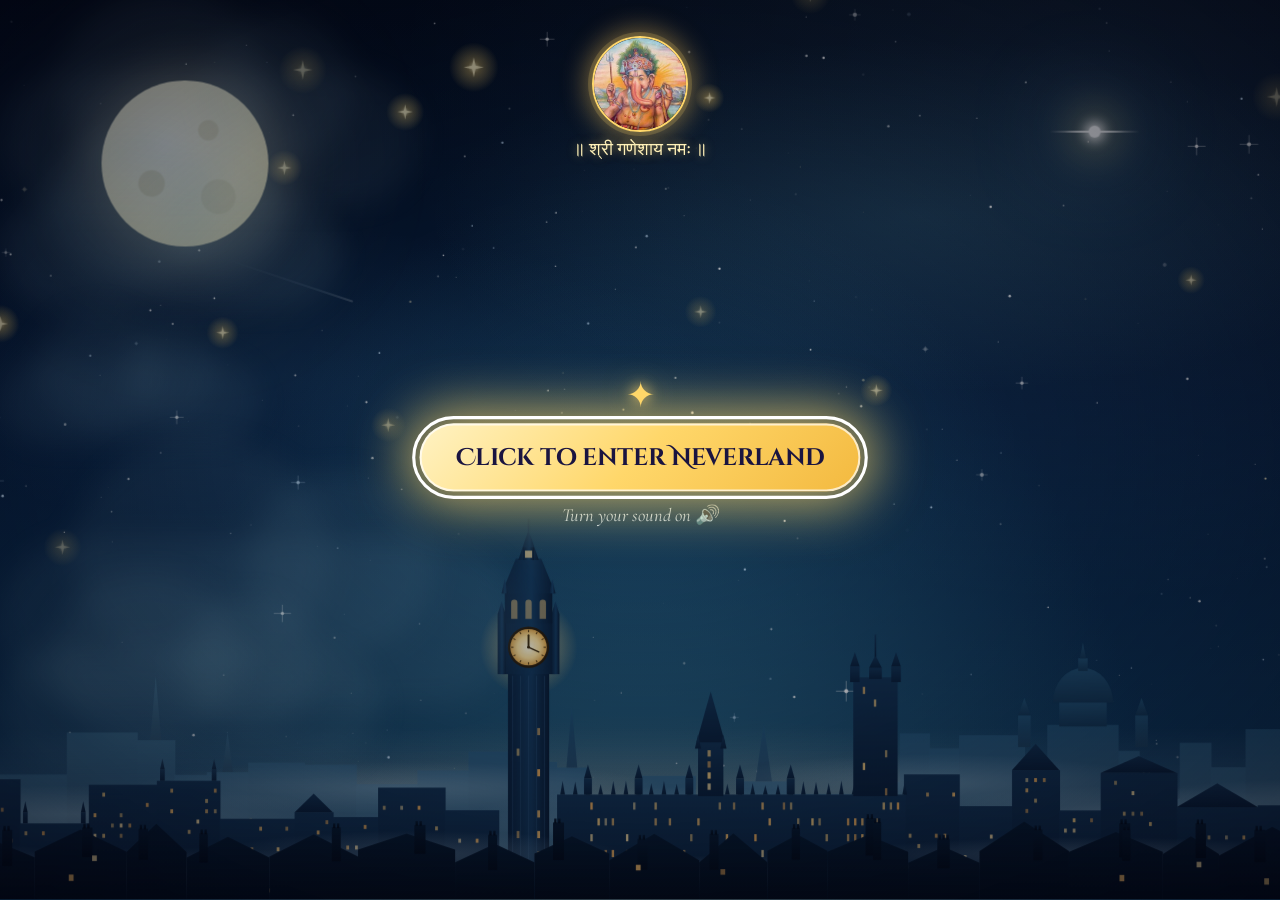
==== commit ab9057d9: "Add illustrated London night scene, Shri Ganesh, tap-to-enter flight, music and Tink on both pages" ====
--- a/site/index.html
+++ b/site/index.html
@@ -10,14 +10,20 @@
   <meta property="og:title" content="Baby Pundir's Neverland ✨">
   <meta property="og:description" content="It's a boy! Our little Lost Boy is on his way. Follow Tinker Bell to Neverland!">
   <meta property="og:type" content="website">
-  <meta name="theme-color" content="#050824">
+  <meta name="theme-color" content="#041226">
 
   <link rel="icon" href="data:image/svg+xml,<svg xmlns='http://www.w3.org/2000/svg' viewBox='0 0 100 100'><text y='.9em' font-size='90'>✨</text></svg>">
   <link rel="preconnect" href="https://fonts.googleapis.com">
   <link rel="preconnect" href="https://fonts.gstatic.com" crossorigin>
   <link href="https://fonts.googleapis.com/css2?family=Cinzel+Decorative:wght@700&family=Cormorant+Garamond:ital,wght@0,500;1,500&display=swap" rel="stylesheet">
   <link rel="stylesheet" href="assets/css/style.css">
-  <script>document.documentElement.classList.add("js");</script>
+  <script>
+    document.documentElement.classList.add("js");
+    // The opening flight plays once per visit (intro.js remembers it), and
+    // first waits on a "tap to enter" screen so the song can start with it.
+    try { if (sessionStorage.getItem("introSeen")) document.documentElement.classList.add("intro-seen"); } catch (e) {}
+    if (!document.documentElement.classList.contains("intro-seen")) document.documentElement.classList.add("waiting");
+  </script>
 </head>
 <body>
   <!-- Night sky: stars and shooting stars are drawn on this canvas -->
@@ -56,18 +62,29 @@
     <span class="cloud c1"></span><span class="cloud c2"></span><span class="cloud c3"></span>
   </div>
 
-  <!-- London skyline with Big Ben; windows are added by scene.js -->
-  <div class="layer skyline-wrap" data-depth="26" aria-hidden="true">
-    <svg class="skyline" viewBox="0 0 1200 220" preserveAspectRatio="xMidYMax slice">
-      <path d="M0 220V190H40V178H70V196H95V169H130V187H150V172H190V193H220V160H240V148H260V160H280V184H330V172H380V187H420V172H455V130L470 104L485 130V172H520V178H560V154H580V145H600V154H620V181H660V169H700V187H740V163H780V184H820V172H860V151H910V178H940V166H980V187H1020V160H1060V181H1100V169H1140V184H1170V175H1200V220Z"/>
-      <circle cx="470" cy="141" r="6" class="clock"/>
-      <g class="windows"></g>
-    </svg>
-  </div>
+  <!-- London at night with Big Ben (skyline.js loads it from assets/img/london.svg) -->
+  <div class="layer city-scene" data-depth="26" aria-hidden="true"></div>
 
   <!-- Drifting clouds (front) -->
   <div class="layer clouds clouds-front" data-depth="40" aria-hidden="true">
     <span class="cloud c4"></span><span class="cloud c5"></span>
+  </div>
+
+  <!-- Tap to enter: browsers only allow sound after a tap, so the show starts here -->
+  <button id="gate" class="gate" type="button">
+    <!-- Shri Ganesh blessing at the top ("Shri Mangalmurti", Ravi Varma Press, c. 1900, public domain) -->
+    <span class="ganesha" aria-hidden="true">
+      <img src="assets/img/ganesha.webp" alt="" width="240" height="240">
+      <span class="ganesha-mantra" lang="hi">॥ श्री गणेशाय नमः ॥</span>
+    </span>
+    <span class="gate-star" aria-hidden="true">✦</span>
+    <span class="enter gate-btn"><span>Click to enter Neverland</span></span>
+    <span class="gate-sub">Turn your sound on 🔊</span>
+  </button>
+
+  <!-- Opening flight: Peter and the Darlings cross the sky before the page appears -->
+  <div id="flyers" class="flyers" aria-hidden="true">
+    <img src="assets/img/flying-group.webp" alt="" width="581" height="628">
   </div>
 
   <main class="hero">
@@ -95,35 +112,22 @@
   <!-- Pixie dust -->
   <canvas id="dust" aria-hidden="true"></canvas>
 
-  <!-- Tinker Bell (an original glowing fairy drawing) -->
+  <!-- Tinker Bell -->
   <div id="tink" class="tink" aria-hidden="true">
     <span class="tink-glow"></span>
-    <svg viewBox="0 0 80 80" width="110" height="110">
-      <defs>
-        <linearGradient id="wing" x1="0" y1="0" x2="1" y2="1">
-          <stop offset="0%" stop-color="#f2fdff" stop-opacity=".95"/>
-          <stop offset="100%" stop-color="#9fe3ff" stop-opacity=".3"/>
-        </linearGradient>
-      </defs>
-      <g class="wings">
-        <g transform="rotate(-35 30 30)"><ellipse class="wing wing-back" cx="30" cy="30" rx="15" ry="7" fill="url(#wing)" stroke="#ffffff" stroke-opacity=".7" stroke-width=".6"/></g>
-        <g transform="rotate(20 31 42)"><ellipse class="wing wing-front" cx="31" cy="42" rx="11" ry="5" fill="url(#wing)" stroke="#ffffff" stroke-opacity=".7" stroke-width=".6"/></g>
-      </g>
-      <path d="M42 50 L37 62 M44 50 L45 63" stroke="#f6d2b4" stroke-width="2" stroke-linecap="round"/>
-      <path d="M40 34 Q47 34 48 40 L52 51 Q46 49 44 52 Q41 48 37 51 Q38 44 40 34 Z" fill="#5fd068"/>
-      <path d="M45 37 L55 32" stroke="#f6d2b4" stroke-width="2" stroke-linecap="round"/>
-      <circle class="wand" cx="57" cy="31" r="2.2" fill="#fffbe0"/>
-      <circle cx="44" cy="28" r="5.2" fill="#f6d2b4"/>
-      <path d="M39 27 Q40 21 45 22 Q49 23 49 27 Q46 24 41 26 Z" fill="#f7d35a"/>
-      <circle cx="41" cy="21" r="3" fill="#f7d35a"/>
-    </svg>
+    <img src="assets/img/tinkerbell.webp" alt="" width="354" height="400">
   </div>
 
   <div class="curtain" aria-hidden="true"></div>
+
+  <!-- Background song (music.js starts it on the first tap) -->
+  <audio id="music" src="assets/audio/you-can-fly.m4a" loop preload="metadata"></audio>
 
   <script src="assets/js/sky.js"></script>
   <script src="assets/js/skyline.js"></script>
   <script src="assets/js/tinkerbell.js"></script>
   <script src="assets/js/scene.js"></script>
+  <script src="assets/js/intro.js"></script>
+  <script src="assets/js/music.js"></script>
 </body>
 </html>
--- a/site/assets/css/style.css
+++ b/site/assets/css/style.css
@@ -1,18 +1,21 @@
 :root {
-  --night-1: #040622;
-  --night-2: #0a1036;
-  --night-3: #1b2466;
-  --dusk: #3d3172;
+  --night-1: #030c1a;
+  --night-2: #082040;
+  --night-3: #134468;
+  --dusk: #2f6a84;
   --gold: #ffd76a;
   --gold-soft: #fff1b8;
   --boy: #8fd3ff;
   --boy-deep: #3f8fd8;
   --ink: #f5f1ff;
-  --ink-dim: #c8c3e8;
+  --ink-dim: #c3d6e6;
   /* Pointer parallax, set by scene.js (-1 … 1) */
   --px: 0;
   --py: 0;
-}
+  /* Length of the landing page's opening flight; the rest waits for it */
+  --intro: 16.5s;
+}
+.intro-seen { --intro: 0s; }
 
 * { box-sizing: border-box; }
 
@@ -27,11 +30,21 @@
   overflow: hidden;
   color: var(--ink);
   font-family: "Cormorant Garamond", Georgia, serif;
+  background-color: var(--night-2);
+}
+/* The night sky: teal glows like misty nebulae, and warm city light on the horizon. */
+body::before {
+  content: "";
+  position: fixed;
+  inset: 0;
+  z-index: -1;
   background:
-    radial-gradient(ellipse at 50% 125%, var(--dusk) 0%, transparent 62%),
+    radial-gradient(ellipse 75% 38% at 50% 106%, rgba(255, 168, 96, .26) 0%, transparent 70%),
+    radial-gradient(ellipse at 50% 120%, var(--dusk) 0%, transparent 60%),
+    radial-gradient(ellipse 55% 28% at 72% 24%, rgba(110, 190, 210, .17) 0%, transparent 70%),
+    radial-gradient(ellipse 48% 24% at 22% 42%, rgba(90, 165, 205, .13) 0%, transparent 70%),
     radial-gradient(ellipse at 85% 10%, rgba(143, 211, 255, .12) 0%, transparent 45%),
     linear-gradient(180deg, var(--night-1) 0%, var(--night-2) 45%, var(--night-3) 100%);
-  background-color: var(--night-2);
 }
 
 .sr-only {
@@ -151,7 +164,7 @@
   width: var(--w);
   height: calc(var(--w) * .32);
   border-radius: 999px;
-  background: rgba(176, 168, 230, var(--a, .13));
+  background: rgba(150, 195, 215, var(--a, .13));
   filter: blur(14px);
   animation: drift var(--t) linear infinite;
   animation-delay: var(--delay);
@@ -177,27 +190,28 @@
   to   { transform: translateX(130vw); }
 }
 
-/* ---------- Skyline ---------- */
-
-.skyline-wrap { left: -3%; right: -3%; }
-.skyline {
+/* ---------- London at night (assets/img/london.svg, loaded by skyline.js) ---------- */
+
+.city-scene { left: -3%; right: -3%; }
+.city-scene svg {
   position: absolute;
   left: 0;
   bottom: 0;
   width: 100%;
-  height: clamp(110px, 22vh, 220px);
-  fill: #04061a;
-}
-.skyline .clock {
-  fill: #ffe9a8;
-  filter: drop-shadow(0 0 5px #ffe9a8);
-  animation: clock-glow 4s ease-in-out infinite;
-}
-.skyline .win {
-  fill: #ffd98a;
+  height: clamp(240px, 44vh, 520px);
+}
+/* Some windows switch on and off; Big Ben's clock glows; the fog drifts. */
+.city-scene .win {
   opacity: 0;
   animation: window 9s ease-in-out infinite;
   animation-delay: var(--delay);
+}
+.city-scene .clock-glow { animation: clock-glow 4s ease-in-out infinite; }
+.city-scene .fog { animation: fog-drift 70s ease-in-out infinite alternate; }
+.city-scene .fog-front { animation-duration: 50s; animation-direction: alternate-reverse; }
+@keyframes fog-drift {
+  from { transform: translateX(-90px); }
+  to   { transform: translateX(90px); }
 }
 @keyframes window {
   0%, 30%  { opacity: 0; }
@@ -261,7 +275,7 @@
 .js .ch {
   opacity: 0;
   animation: letter-in 1s cubic-bezier(.2, .8, .2, 1) forwards;
-  animation-delay: var(--d);
+  animation-delay: calc(var(--d) + var(--intro));
 }
 .ch.lit {
   color: #fff;
@@ -388,7 +402,7 @@
 .js .reveal {
   opacity: 0;
   animation: rise 1.1s cubic-bezier(.2, .8, .2, 1) forwards;
-  animation-delay: var(--d, 0s);
+  animation-delay: calc(var(--d, 0s) + var(--intro));
 }
 .js .hint.reveal { --to: .8; }
 @keyframes rise {
@@ -408,6 +422,132 @@
 @keyframes curtain-up {
   from { opacity: 1; }
   to   { opacity: 0; visibility: hidden; }
+}
+
+/* ---------- Tap to enter (intro.js) ---------- */
+
+/* Everything waits behind the gate until the visitor taps. */
+.waiting .hero,
+.waiting .hero *,
+.waiting .flyers,
+.waiting .flyers img { animation-play-state: paused; }
+/* …and stays out of sight, even when reduced motion shows it all at once. */
+.waiting .hero,
+.waiting .tink { visibility: hidden; }
+
+.gate { display: none; }
+.waiting .gate,
+.gate.gone {
+  position: fixed;
+  inset: 0;
+  z-index: 30;
+  display: flex;
+  flex-direction: column;
+  align-items: center;
+  justify-content: center;
+  gap: .7rem;
+  margin: 0;
+  padding: 16px;
+  border: 0;
+  font: inherit;
+  color: var(--gold-soft);
+  cursor: pointer;
+  background: radial-gradient(ellipse at 50% 50%, rgba(6, 26, 48, .15) 0%, rgba(2, 3, 15, .6) 100%);
+  transition: opacity .7s ease;
+}
+.gate.gone { opacity: 0; pointer-events: none; }
+.gate-star {
+  font-size: 2.2rem;
+  color: var(--gold);
+  text-shadow: 0 0 14px var(--gold), 0 0 30px rgba(255, 215, 106, .6);
+  animation: twirl 6s linear infinite;
+}
+/* Shri Ganesh at the top centre, in a glowing gold medallion. */
+.ganesha {
+  position: absolute;
+  top: max(4vh, 18px);
+  left: 50%;
+  transform: translateX(-50%);
+  display: flex;
+  flex-direction: column;
+  align-items: center;
+  gap: .45rem;
+}
+.ganesha img {
+  width: clamp(72px, 20vw, 96px);
+  height: auto;
+  border-radius: 50%;
+  border: 2.5px solid var(--gold);
+  box-shadow:
+    0 0 0 4px rgba(255, 215, 106, .18),
+    0 0 26px 6px rgba(255, 200, 90, .45);
+}
+.ganesha-mantra {
+  font-size: clamp(.95rem, 3.6vw, 1.1rem);
+  white-space: nowrap;
+  color: var(--gold-soft);
+  text-shadow: 0 0 10px rgba(255, 215, 106, .5);
+}
+
+/* The gold button in the middle (the whole screen is tappable). */
+.gate-btn {
+  font-size: clamp(1.05rem, 4.4vw, 1.4rem);
+  padding: 1.1rem 2.2rem;
+  animation: gate-glow 2.6s ease-in-out infinite;
+}
+.gate:hover .gate-btn,
+.gate:focus-visible .gate-btn {
+  transform: translateY(-3px) scale(1.05);
+  box-shadow:
+    0 0 0 2px rgba(255, 255, 255, .7) inset,
+    0 0 50px 14px rgba(255, 215, 106, .7);
+}
+.gate-sub {
+  font-style: italic;
+  font-size: 1.15rem;
+  color: var(--ink-dim);
+}
+.gate:focus-visible { outline: none; }
+.gate:focus-visible .gate-btn { outline: 3px solid #fff; outline-offset: 4px; }
+@keyframes gate-glow {
+  0%, 100% { box-shadow: 0 0 0 2px rgba(255, 255, 255, .5) inset, 0 0 24px 4px rgba(255, 215, 106, .4); }
+  50%      { box-shadow: 0 0 0 2px rgba(255, 255, 255, .6) inset, 0 0 44px 12px rgba(255, 215, 106, .7); }
+}
+
+/* ---------- Opening flight (intro.js adds the dust) ---------- */
+
+.flyers {
+  position: fixed;
+  left: 0;
+  top: 0;
+  z-index: 4;
+  width: min(520px, 78vw);
+  pointer-events: none;
+  opacity: 0;
+  animation: fly-across calc(var(--intro) - .5s) linear .4s forwards;
+}
+.flyers img {
+  display: block;
+  width: 100%;
+  height: auto;
+  filter: drop-shadow(0 0 14px rgba(255, 230, 140, .45));
+  animation: flyers-bob 1.1s ease-in-out infinite alternate;
+}
+.intro-seen .flyers { display: none; }
+
+/* Two passes: bottom left out to top right, then back in at the top right,
+   down to the bottom right corner and out through the top left. They're
+   mirrored on the way back so they face where they're flying. */
+@keyframes fly-across {
+  0%    { opacity: 1; transform: translate(-100%, 100vh) rotate(8deg) scale(.7, .7); animation-timing-function: ease-in-out; }
+  41%   { opacity: 1; transform: translate(100vw, -100%) rotate(-8deg) scale(1.05, 1.05); animation-timing-function: step-end; }
+  44%   { opacity: 1; transform: translate(calc(100vw - 100%), -100%) rotate(-12deg) scale(-.9, .9); animation-timing-function: ease-in-out; }
+  62%   { opacity: 1; transform: translate(calc(100vw - 100%), calc(100vh - 100%)) rotate(0deg) scale(-.95, .95); animation-timing-function: ease-in-out; }
+  100%  { opacity: 1; transform: translate(-100%, -100%) rotate(14deg) scale(-1.05, 1.05); }
+}
+@keyframes flyers-bob {
+  from { transform: translateY(-6px) rotate(-1.5deg); }
+  to   { transform: translateY(6px) rotate(1.5deg); }
 }
 
 /* ---------- Tinker Bell ---------- */
@@ -424,11 +564,13 @@
   will-change: transform;
   transform: translate3d(-200px, -200px, 0);
 }
-.tink svg {
+.tink img {
   position: relative;
   display: block;
-  overflow: visible;
-  filter: drop-shadow(0 0 6px rgba(255, 240, 170, .95));
+  width: 100%;
+  height: 100%;
+  object-fit: contain;
+  filter: drop-shadow(0 0 6px rgba(255, 240, 170, .9));
 }
 .tink-glow {
   position: absolute;
@@ -437,27 +579,10 @@
   background: radial-gradient(circle, rgba(255, 250, 215, .95) 0%, rgba(255, 224, 102, .45) 22%, rgba(255, 224, 102, .12) 45%, transparent 68%);
   animation: tink-pulse 1.6s ease-in-out infinite;
 }
-.tink .wand { animation: wand 0.8s ease-in-out infinite; }
 
 @keyframes tink-pulse {
   0%, 100% { transform: scale(.92); opacity: .85; }
   50%      { transform: scale(1.12); opacity: 1; }
-}
-@keyframes wand {
-  0%, 100% { fill: #fffbe0; }
-  50%      { fill: #ffffff; filter: drop-shadow(0 0 3px #fff); }
-}
-
-.tink .wing {
-  transform-box: fill-box;
-  transform-origin: 85% 60%;
-  animation: flutter .08s linear infinite alternate;
-}
-.tink .wing-front { animation-delay: .04s; }
-
-@keyframes flutter {
-  from { scale: 1 1; }
-  to   { scale: .5 1; }
 }
 
 /* ---------- Page leave transition ---------- */
@@ -496,22 +621,11 @@
 .inside-title { position: relative; }
 .inside-hero h1 { font-size: clamp(2rem, 6.4vw, 4.2rem); }
 
-/* Tinker Bell resting beside the title, bobbing gently. */
-.tink.tink-perch {
-  position: absolute;
-  top: -54px;
-  right: -8px;
-  left: auto;
-  width: 72px;
-  height: 72px;
-  margin: 0;
-  transform: none;
-  animation: perch-bob 4.5s ease-in-out infinite;
-}
-.tink-perch .wing { animation-duration: .14s; }
-@keyframes perch-bob {
-  0%, 100% { translate: 0 0; rotate: -4deg; }
-  50%      { translate: -6px -10px; rotate: 4deg; }
+/* A smaller Tinker Bell for reading (tinkerbell.js calm mode). */
+.tink[data-calm] {
+  width: 84px;
+  height: 84px;
+  margin: -42px 0 0 -42px;
 }
 
 /* Placeholder for a detail we don't have yet. */
@@ -550,7 +664,7 @@
   min-width: clamp(68px, 18vw, 88px);
   padding: .6rem .4rem .5rem;
   border-radius: 16px;
-  background: rgba(10, 16, 54, .6);
+  background: rgba(6, 26, 48, .6);
   border: 1px solid rgba(143, 211, 255, .35);
   box-shadow: 0 0 18px rgba(143, 211, 255, .15), inset 0 0 14px rgba(143, 211, 255, .12);
 }
@@ -592,7 +706,7 @@
   color: var(--gold-soft);
   text-decoration: none;
   border: 1px solid rgba(255, 215, 106, .5);
-  background: rgba(10, 16, 54, .45);
+  background: rgba(6, 26, 48, .45);
   transition: background .25s ease, box-shadow .25s ease;
 }
 .pills a:hover,
@@ -622,7 +736,7 @@
   text-align: center;
   font-size: clamp(1.12rem, 3.6vw, 1.3rem);
   line-height: 1.55;
-  background: linear-gradient(160deg, rgba(27, 36, 102, .72), rgba(10, 16, 54, .8));
+  background: linear-gradient(160deg, rgba(16, 52, 84, .72), rgba(6, 26, 48, .8));
   border: 1px solid rgba(255, 215, 106, .28);
   box-shadow:
     0 20px 50px rgba(2, 3, 15, .45),
@@ -714,7 +828,7 @@
   border-color: rgba(143, 211, 255, .4);
   background:
     radial-gradient(ellipse at 50% 0%, rgba(143, 211, 255, .16), transparent 60%),
-    linear-gradient(160deg, rgba(27, 36, 102, .72), rgba(10, 16, 54, .8));
+    linear-gradient(160deg, rgba(16, 52, 84, .72), rgba(6, 26, 48, .8));
 }
 .card-registry .enter { margin-top: .4rem; }
 
@@ -726,16 +840,15 @@
 }
 .js .rise-in.in { opacity: 1; transform: none; }
 
-/* ---------- Footer skyline ---------- */
+/* ---------- Footer: room to see the city below the cards ---------- */
 
 .city {
   position: relative;
   z-index: 2;
-  height: clamp(200px, 34vh, 320px);
+  height: clamp(240px, 44vh, 520px);
   margin-top: 3rem;
   text-align: center;
 }
-.city .skyline { z-index: -1; }
 .back-home {
   display: inline-block;
   margin-top: 1rem;
@@ -754,17 +867,19 @@
   .moon { top: 3vh; left: 5vw; width: 64px; }
   .second-star { top: 6vh; right: 10vw; }
   .badge { margin-top: 1rem; }
-  .tink.tink-perch { top: -62px; right: 0; }
 }
 
 /* ---------- Motion preferences ---------- */
 
 @media (prefers-reduced-motion: reduce) {
+  :root { --intro: 0s; }
+  .gate-star, .gate-btn, .gate-btn::after { animation: none; }
+  .flyers { display: none; }
   .layer { transform: none; }
   .second-star, .second-star::before, .second-star::after,
-  .cloud, .skyline .clock, .enter::after,
-  .tink-glow, .tink .wand, .tink .wing { animation: none; }
-  .skyline .win { animation: none; opacity: .7; }
+  .cloud, .city-scene .clock-glow, .city-scene .fog, .enter::after,
+  .tink-glow { animation: none; }
+  .city-scene .win { animation: none; opacity: .75; }
   .js .peter { animation: none; }
   .js .ch, .js .reveal, .js .badge, .js .curtain {
     animation: none;
@@ -773,7 +888,7 @@
   }
   .js .hint.reveal { opacity: .8; }
   .js .curtain { visibility: hidden; }
-  .tink.tink-perch, .js .badge.revealed, .js .badge.revealed .badge-star { animation: none; }
+  .js .badge.revealed, .js .badge.revealed .badge-star { animation: none; }
   .js .badge.revealed { opacity: 1; transform: none; }
   .js .rise-in { opacity: 1; transform: none; transition: none; }
   html:has(body.inside) { scroll-behavior: auto; }
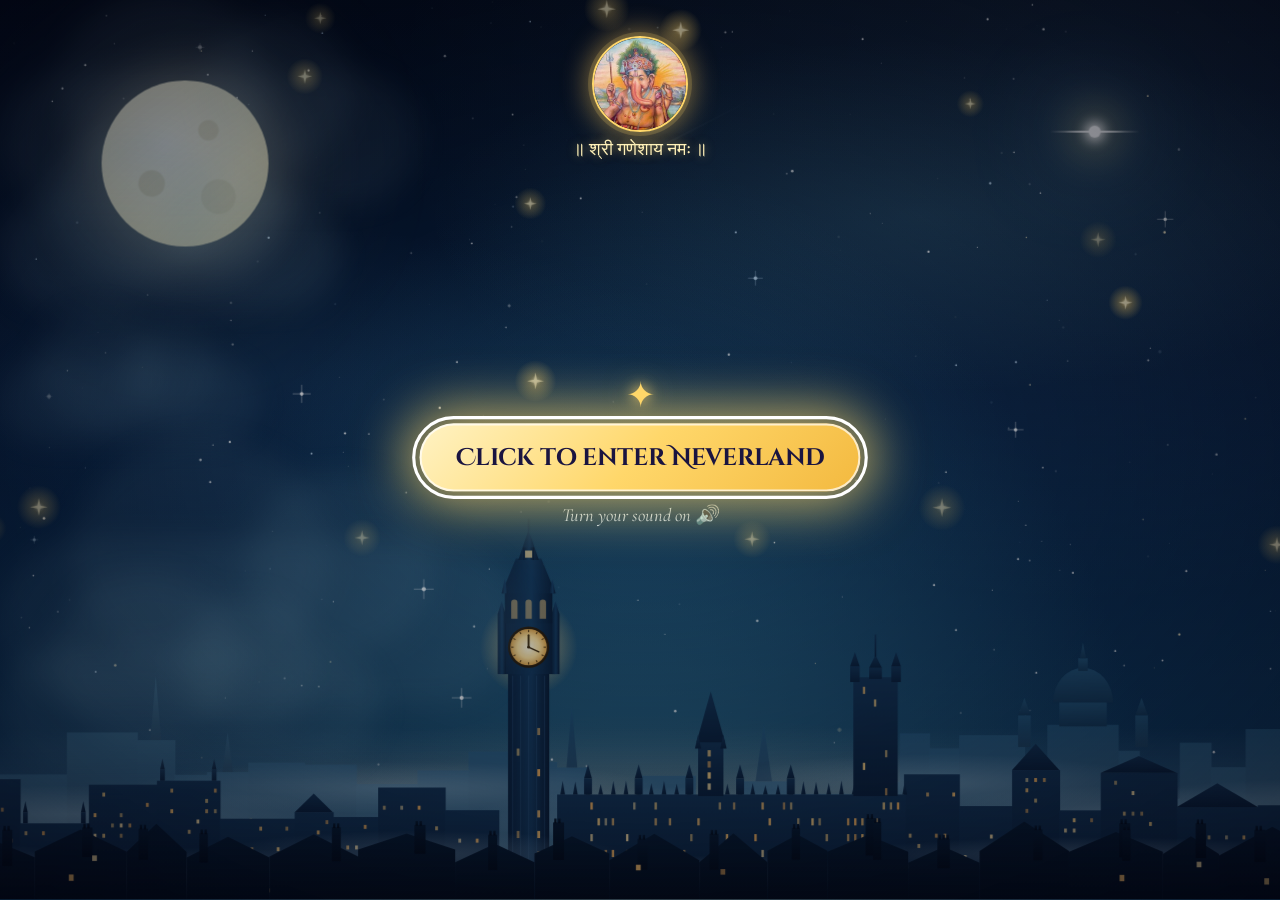
==== commit b5f2d842: "Make phones fetch fresh CSS and JS after each update GitHub Pages lets browsers cache files for 10 m" ====
--- a/site/index.html
+++ b/site/index.html
@@ -16,7 +16,7 @@
   <link rel="preconnect" href="https://fonts.googleapis.com">
   <link rel="preconnect" href="https://fonts.gstatic.com" crossorigin>
   <link href="https://fonts.googleapis.com/css2?family=Cinzel+Decorative:wght@700&family=Cormorant+Garamond:ital,wght@0,500;1,500&display=swap" rel="stylesheet">
-  <link rel="stylesheet" href="assets/css/style.css">
+  <link rel="stylesheet" href="assets/css/style.css?v=20261027">
   <script>
     document.documentElement.classList.add("js");
     // The opening flight plays once per visit (intro.js remembers it), and
@@ -123,11 +123,11 @@
   <!-- Background song (music.js starts it on the first tap) -->
   <audio id="music" src="assets/audio/you-can-fly.m4a" loop preload="metadata"></audio>
 
-  <script src="assets/js/sky.js"></script>
-  <script src="assets/js/skyline.js"></script>
-  <script src="assets/js/tinkerbell.js"></script>
-  <script src="assets/js/scene.js"></script>
-  <script src="assets/js/intro.js"></script>
-  <script src="assets/js/music.js"></script>
+  <script src="assets/js/sky.js?v=20261027"></script>
+  <script src="assets/js/skyline.js?v=20261027"></script>
+  <script src="assets/js/tinkerbell.js?v=20261027"></script>
+  <script src="assets/js/scene.js?v=20261027"></script>
+  <script src="assets/js/intro.js?v=20261027"></script>
+  <script src="assets/js/music.js?v=20261027"></script>
 </body>
 </html>
--- a/site/assets/css/style.css
+++ b/site/assets/css/style.css
@@ -27,7 +27,8 @@
 body {
   min-height: 100vh;
   min-height: 100dvh;
-  overflow: hidden;
+  /* Very short phone screens can scroll rather than cut off the button. */
+  overflow-x: hidden;
   color: var(--ink);
   font-family: "Cormorant Garamond", Georgia, serif;
   background-color: var(--night-2);
@@ -235,7 +236,7 @@
   align-items: center;
   justify-content: center;
   text-align: center;
-  padding: 24px 16px 22vh;
+  padding: 24px 16px 10vh;
 }
 
 .kicker {
@@ -244,6 +245,7 @@
   font-size: clamp(1rem, 2.4vw, 1.3rem);
   color: var(--ink-dim);
   letter-spacing: .02em;
+  text-shadow: 0 1px 8px rgba(3, 12, 26, .9);
 }
 
 h1 {
@@ -628,20 +630,6 @@
   margin: -42px 0 0 -42px;
 }
 
-/* Placeholder for a detail we don't have yet. */
-.todo {
-  padding: 0 .35em;
-  border: 1px dashed rgba(255, 215, 106, .7);
-  border-radius: 6px;
-  color: var(--gold-soft);
-  font-style: italic;
-}
-.is-todo {
-  opacity: .55;
-  cursor: not-allowed;
-  pointer-events: none;
-}
-
 /* ---------- Countdown ---------- */
 
 .countdown { margin-top: 2rem; }
@@ -689,36 +677,169 @@
 }
 .countdown-note:empty { display: none; }
 
-/* ---------- Section pills ---------- */
-
-.pills {
+/* ---------- The palace (neverland.js opens its doors) ---------- */
+
+[hidden] { display: none !important; }
+
+.palace-hint {
+  margin: 2.2rem 0 0;
+  font-style: italic;
+  font-size: 1.2rem;
+  color: var(--gold-soft);
+  text-shadow: 0 0 12px rgba(255, 215, 106, .45);
+}
+.palace {
+  position: relative;
+  width: min(560px, 100%);
+  margin: .4rem auto 0;
+  transition: transform .55s cubic-bezier(.5, 0, .75, 0), opacity .55s ease;
+}
+/* Zooming in through the door that was opened. */
+.palace.zoom { transform: scale(2.6); opacity: 0; }
+
+.palace-float {
+  position: relative;
+  aspect-ratio: 1;
+  animation: palace-float 7s ease-in-out infinite;
+}
+.palace-art {
+  position: absolute;
+  inset: 0;
+  width: 100%;
+  height: 100%;
+  overflow: visible;
+  filter: drop-shadow(0 0 24px rgba(143, 211, 255, .25));
+}
+@keyframes palace-float {
+  0%, 100% { translate: 0 0; }
+  50%      { translate: 0 -10px; }
+}
+
+.palace-halo { animation: halo 5s ease-in-out infinite; }
+@keyframes halo {
+  0%, 100% { opacity: .75; }
+  50%      { opacity: 1; }
+}
+.palace-windows path { animation: palace-window 4s ease-in-out infinite; animation-delay: var(--d); }
+@keyframes palace-window {
+  0%, 100% { opacity: .8; }
+  50%      { opacity: 1; }
+}
+.pennant {
+  transform-box: fill-box;
+  transform-origin: left center;
+  animation: pennant 1.4s ease-in-out infinite alternate;
+}
+@keyframes pennant {
+  from { transform: skewY(-6deg) scaleX(.9); }
+  to   { transform: skewY(6deg) scaleX(1.05); }
+}
+
+/* Doors: a warm glow behind them, and leaves that swing open from the hinges. */
+.door-light { animation: door-glow 2.8s ease-in-out infinite; }
+.door-registry .door-light { animation-delay: -.9s; }
+.door-rsvp .door-light { animation-delay: -1.8s; }
+@keyframes door-glow {
+  0%, 100% { opacity: .75; }
+  50%      { opacity: 1; }
+}
+.leaf {
+  transform-box: fill-box;
+  transition: transform .7s cubic-bezier(.3, .7, .3, 1);
+}
+.leaf-l { transform-origin: left center; }
+.leaf-r { transform-origin: right center; }
+.palace:not([data-opening]):has(.door-link[href="#invitation"]:hover) .door-invitation .leaf,
+.palace:not([data-opening]):has(.door-link[href="#registry"]:hover) .door-registry .leaf,
+.palace:not([data-opening]):has(.door-link[href="#rsvp"]:hover) .door-rsvp .leaf { transform: scaleX(.82); }
+.palace[data-opening="invitation"] .door-invitation .leaf,
+.palace[data-opening="registry"] .door-registry .leaf,
+.palace[data-opening="rsvp"] .door-rsvp .leaf { transform: scaleX(.06); }
+
+/* Sparkles twinkling around the towers. */
+.spark {
+  position: absolute;
+  left: var(--x);
+  top: var(--y);
+  font-size: var(--s);
+  color: var(--gold-soft);
+  text-shadow: 0 0 10px var(--gold), 0 0 22px rgba(255, 215, 106, .6);
+  pointer-events: none;
+  animation: spark 3.2s ease-in-out infinite;
+  animation-delay: var(--d);
+}
+@keyframes spark {
+  0%, 100% { opacity: .2; transform: scale(.6) rotate(0deg); }
+  50%      { opacity: 1; transform: scale(1.15) rotate(45deg); }
+}
+
+/* Tappable doors, each with a gold name ribbon on the clouds below. */
+.door-link {
+  position: absolute;
+  left: var(--l);
+  top: var(--t);
+  width: var(--w);
+  height: var(--h);
   display: flex;
-  flex-wrap: wrap;
+  align-items: flex-end;
   justify-content: center;
-  gap: 10px;
-  margin-top: 2.2rem;
-}
-.pills a {
-  padding: .5rem 1.1rem;
+  border-radius: 45% 45% 14px 14px;
+  text-decoration: none;
+  -webkit-tap-highlight-color: transparent;
+}
+.door-label {
+  white-space: nowrap;
+  padding: .38em 1em;
   border-radius: 999px;
   font-family: "Cinzel Decorative", serif;
-  font-size: .95rem;
+  font-weight: 700;
+  font-size: clamp(.78rem, 3vw, 1.08rem);
+  color: #1a1440;
+  background: linear-gradient(135deg, #fff3c4 0%, var(--gold) 50%, #f3b93f 100%);
+  box-shadow:
+    0 0 0 1.5px rgba(255, 255, 255, .55) inset,
+    0 0 18px 3px rgba(255, 215, 106, .5);
+  transition: transform .3s cubic-bezier(.2, 1.4, .4, 1), box-shadow .3s ease;
+}
+.door-main .door-label { font-size: clamp(.86rem, 3.4vw, 1.2rem); }
+.door-link:hover .door-label,
+.door-link:focus-visible .door-label {
+  transform: translateY(-2px) scale(1.08);
+  box-shadow:
+    0 0 0 1.5px rgba(255, 255, 255, .8) inset,
+    0 0 30px 8px rgba(255, 215, 106, .75);
+}
+.door-link:focus-visible { outline: none; }
+.door-link:focus-visible .door-label { outline: 2px solid #fff; outline-offset: 3px; }
+
+/* ---------- Rooms ---------- */
+
+/* Inside a room: just the card, a little way down from the top. */
+body[data-view="room"] .sections { padding-top: max(9vh, 56px); }
+.back-palace {
+  display: inline-block;
+  margin: -.4rem 0 1.2rem;
+  padding: .45rem 1.1rem;
+  border-radius: 999px;
+  font-size: 1.05rem;
   color: var(--gold-soft);
   text-decoration: none;
   border: 1px solid rgba(255, 215, 106, .5);
   background: rgba(6, 26, 48, .45);
   transition: background .25s ease, box-shadow .25s ease;
 }
-.pills a:hover,
-.pills a:focus-visible {
+.back-palace:hover,
+.back-palace:focus-visible {
   background: rgba(255, 215, 106, .16);
   box-shadow: 0 0 18px rgba(255, 215, 106, .35);
 }
-.pills a:focus-visible { outline: 2px solid #fff; outline-offset: 3px; }
+.back-palace:focus-visible { outline: 2px solid #fff; outline-offset: 3px; }
+.back-palace.back-bottom { margin: 1.8rem 0 0; }
+/* Without JavaScript every room shows, so the way back isn't needed. */
+html:not(.js) .back-palace { display: none; }
+.card h2:focus { outline: none; }
 
 /* ---------- Cards ---------- */
-
-html:has(body.inside) { scroll-behavior: smooth; }
 
 .sections {
   position: relative;
@@ -832,6 +953,141 @@
 }
 .card-registry .enter { margin-top: .4rem; }
 
+/* Little extras to bring, in the registry room. */
+.extras {
+  display: grid;
+  gap: 14px;
+  margin-top: 1.8rem;
+}
+@media (min-width: 640px) {
+  .extras { grid-template-columns: 1fr 1fr; }
+}
+.extra {
+  padding: 1.2rem 1rem 1.1rem;
+  border-radius: 18px;
+  border: 1px solid rgba(255, 215, 106, .35);
+  background: rgba(3, 14, 28, .35);
+}
+.extra-icon {
+  width: 46px;
+  height: 46px;
+  color: var(--gold);
+  filter: drop-shadow(0 0 8px rgba(255, 215, 106, .5));
+}
+.card .extra h3 {
+  margin: .4rem 0 .5rem;
+  font-family: "Cinzel Decorative", serif;
+  font-size: clamp(1rem, 3.8vw, 1.15rem);
+  line-height: 1.3;
+  color: var(--gold-soft);
+}
+.card .extra p { margin: 0; font-size: 1.12rem; }
+
+/* ---------- RSVP form ---------- */
+
+.rsvp-form {
+  display: grid;
+  gap: 18px;
+  margin-top: 1.4rem;
+  text-align: left;
+}
+.rsvp-form[hidden] { display: none; }
+.field {
+  display: grid;
+  gap: 6px;
+  min-width: 0;
+  margin: 0;
+  padding: 0;
+  border: 0;
+}
+.field[hidden] { display: none; }
+.field-label {
+  padding: 0;
+  font-family: "Cinzel Decorative", serif;
+  font-size: .9rem;
+  letter-spacing: .06em;
+  color: var(--boy);
+}
+.field-label small {
+  font-family: "Cormorant Garamond", Georgia, serif;
+  font-size: 1rem;
+  letter-spacing: 0;
+  color: var(--ink-dim);
+}
+/* 1.15rem keeps iPhones from zooming in when a field is tapped. */
+.rsvp-form input[type="text"],
+.rsvp-form input[type="number"],
+.rsvp-form textarea {
+  width: 100%;
+  padding: .7rem .9rem;
+  border-radius: 12px;
+  border: 1px solid rgba(255, 215, 106, .35);
+  background: rgba(3, 14, 28, .55);
+  color: var(--ink);
+  font: inherit;
+  font-size: 1.15rem;
+}
+.rsvp-form textarea { min-height: 96px; resize: vertical; }
+.rsvp-form input:focus-visible,
+.rsvp-form textarea:focus-visible {
+  outline: 2px solid var(--gold);
+  outline-offset: 1px;
+}
+.choice {
+  display: flex;
+  align-items: center;
+  gap: .6rem;
+  padding: .6rem .9rem;
+  border-radius: 12px;
+  border: 1px solid rgba(143, 211, 255, .3);
+  background: rgba(3, 14, 28, .35);
+  font-size: 1.15rem;
+  cursor: pointer;
+  transition: border-color .2s ease, background .2s ease;
+}
+.choice + .choice { margin-top: 8px; }
+.choice:has(input:checked) {
+  border-color: var(--gold);
+  background: rgba(255, 215, 106, .12);
+}
+.choice input {
+  width: 1.15rem;
+  height: 1.15rem;
+  margin: 0;
+  accent-color: var(--gold);
+}
+.rsvp-form .enter {
+  justify-self: center;
+  margin-top: .4rem;
+  border: 0;
+  cursor: pointer;
+}
+.rsvp-form .enter:disabled { opacity: .6; cursor: progress; }
+.card .form-status {
+  min-height: 1.4em;
+  margin: 0;
+  text-align: center;
+  font-size: 1.05rem;
+  color: var(--ink-dim);
+}
+.card .form-status.error { color: #ffb4a8; }
+
+.rsvp-thanks {
+  margin-top: 1.2rem;
+  padding: 1.4rem;
+  border-radius: 18px;
+  border: 1px solid rgba(255, 215, 106, .5);
+  background: rgba(255, 215, 106, .08);
+  outline: none;
+}
+.card .thanks-title {
+  margin: 0 0 .4rem;
+  font-family: "Cinzel Decorative", serif;
+  font-size: 1.5rem;
+  color: var(--gold-soft);
+}
+.card .thanks-text { margin: 0; }
+
 /* Cards rise into view as you scroll (neverland.js adds .in). */
 .js .rise-in {
   opacity: 0;
@@ -863,8 +1119,17 @@
 
 /* ---------- Small screens ---------- */
 
+/* Short laptop windows: size the landing title by height so it all fits. */
+@media (min-width: 601px) and (max-height: 720px) {
+  .hero { padding-bottom: 4vh; }
+  .hero h1 { font-size: clamp(2.3rem, 11vh, 5.2rem); }
+  .hero .lede { margin: 1rem auto 1.4rem; }
+}
+
 @media (max-width: 600px) {
   .moon { top: 3vh; left: 5vw; width: 64px; }
+  /* Keep the opening line clear of the moon on shorter phone screens. */
+  .hero { padding-top: calc(3vh + 78px); padding-bottom: 8vh; }
   .second-star { top: 6vh; right: 10vw; }
   .badge { margin-top: 1rem; }
 }
@@ -891,5 +1156,6 @@
   .js .badge.revealed, .js .badge.revealed .badge-star { animation: none; }
   .js .badge.revealed { opacity: 1; transform: none; }
   .js .rise-in { opacity: 1; transform: none; transition: none; }
-  html:has(body.inside) { scroll-behavior: auto; }
-}
+  .palace-float, .palace-halo, .palace-windows path, .pennant, .door-light, .spark { animation: none; }
+  .leaf, .palace { transition: none; }
+}
